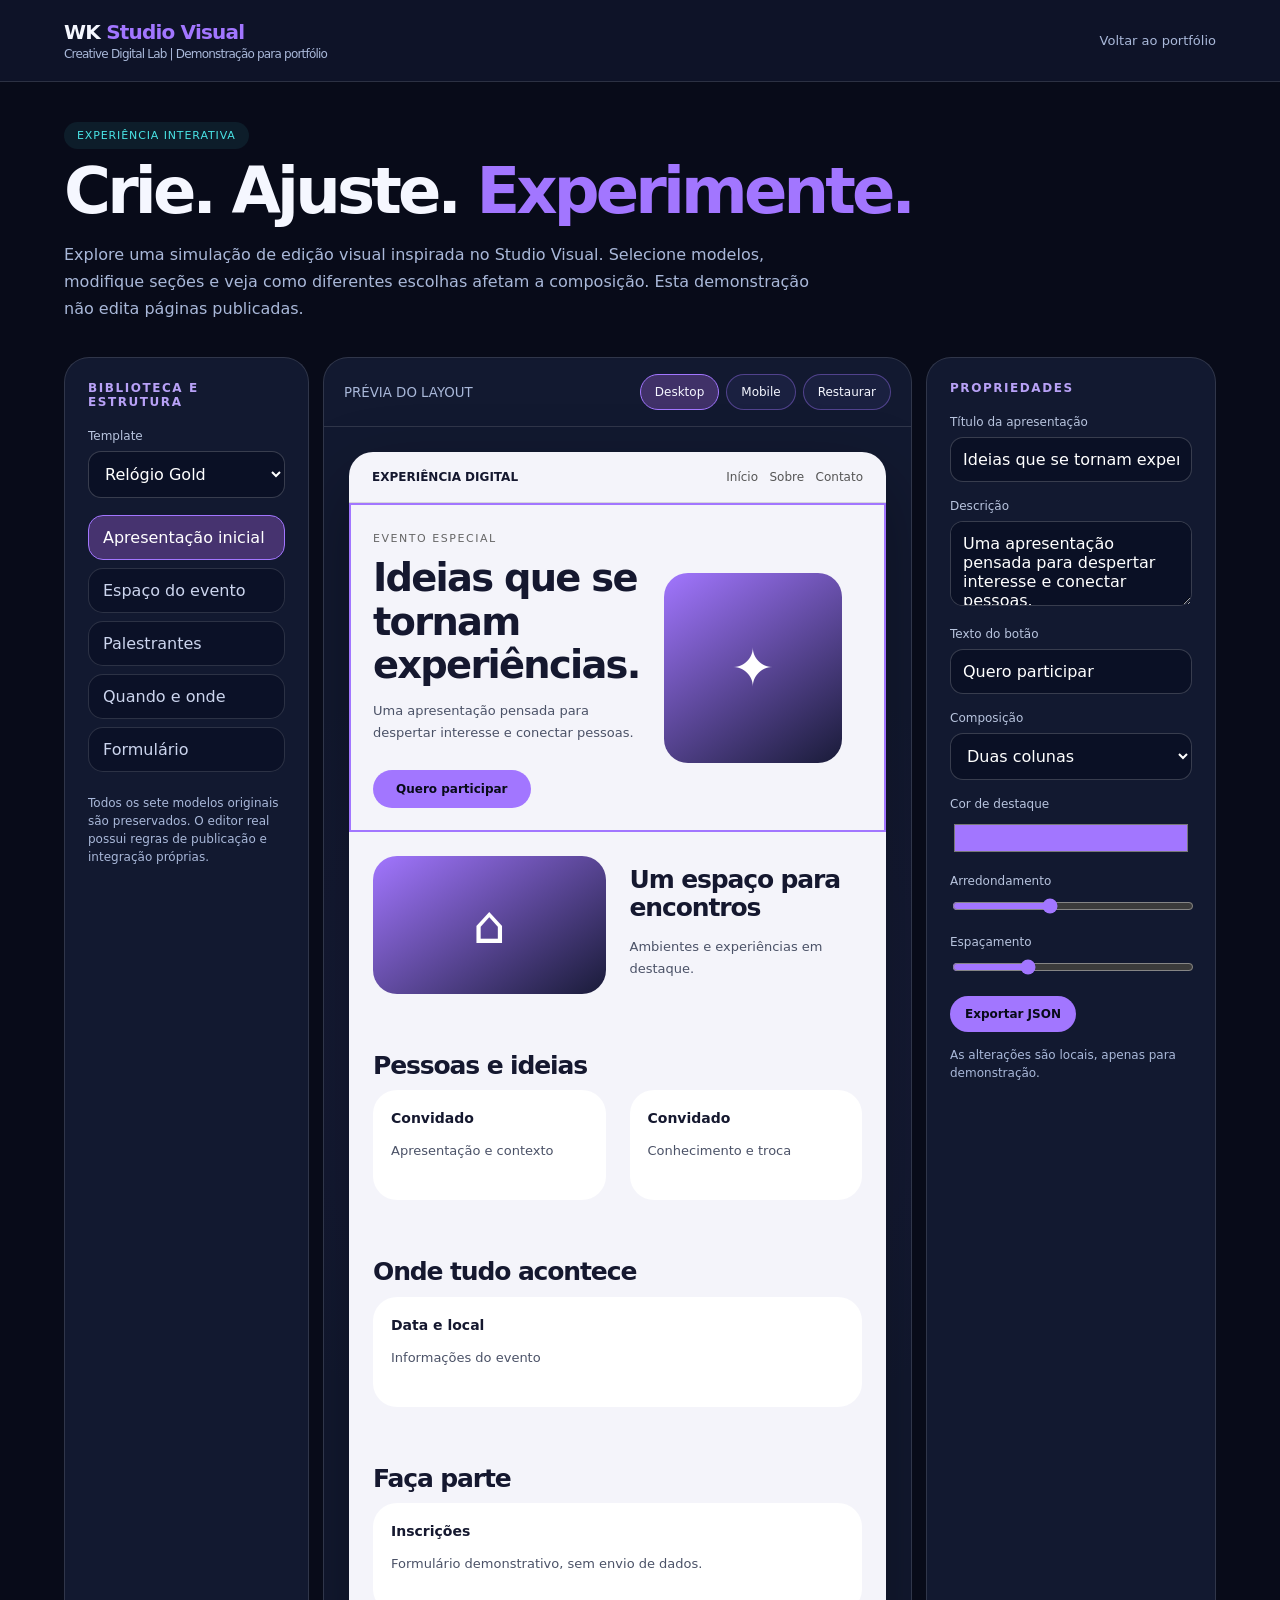
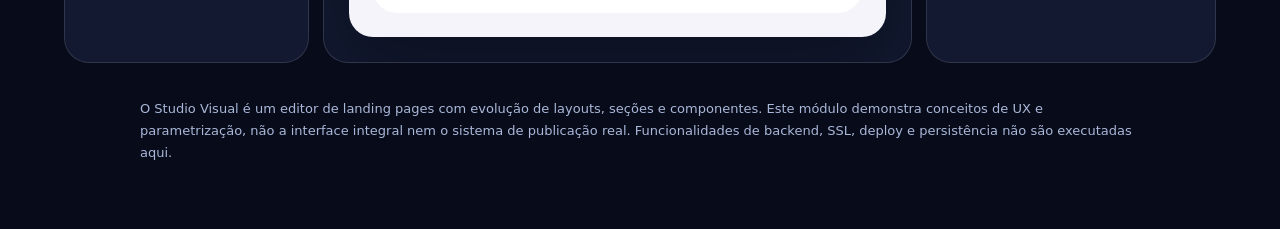
==== demos/studio-visual/index.html @ 7ba23ae2 "feat(portfolio): add interactive Studio Visual showcase preview" ====
<!doctype html>
<html lang="pt-BR"><head><meta charset="utf-8"><meta name="viewport" content="width=device-width,initial-scale=1">
<meta name="robots" content="noindex,nofollow"><title>Studio Visual | Demonstração do editor</title>
<style>
:root{font-family:Inter,system-ui,sans-serif;color:#F5F7FF;background:#080B19;font-synthesis:none}*{box-sizing:border-box}body{margin:0}button,input,select,textarea{font:inherit}button{cursor:pointer}a{color:inherit}button:focus-visible,input:focus-visible,select:focus-visible,textarea:focus-visible{outline:3px solid #49E3E5;outline-offset:2px}
header{display:flex;align-items:center;justify-content:space-between;gap:20px;padding:20px 5vw;background:#0E1328;border-bottom:1px solid #ffffff20;flex-wrap:wrap}header .brand{font-size:20px;font-weight:800;letter-spacing:-.04em}header small{display:block;color:#A9B8D9;font-size:12px;font-weight:400;margin-top:3px}header a{text-decoration:none;color:#A9B8D9;font-size:13px}main{padding:40px 5vw 65px;max-width:1700px;margin:auto}h1{font-size:clamp(34px,5vw,66px);letter-spacing:-.06em;margin:10px 0 14px;line-height:1.03}h1 em{font-style:normal;color:#A276FF}.intro{color:#A9B8D9;max-width:760px;line-height:1.7}.pill{display:inline-block;border-radius:999px;padding:7px 13px;background:#49E3E515;color:#49E3E5;font-size:11px;letter-spacing:.08em}
.workspace{display:grid;grid-template-columns:245px minmax(330px,1fr) 290px;gap:14px;margin-top:35px;align-items:stretch}.panel,.stage{background:#121930;border:1px solid #ffffff20;border-radius:25px;overflow:hidden}.panel{padding:23px}.panel h2{font-size:12px;text-transform:uppercase;letter-spacing:.13em;color:#B8A1F6;margin:0 0 20px}.field{margin-bottom:17px}.field label{display:block;color:#B8C4DE;font-size:12px;margin-bottom:8px}.field input:not([type=color]):not([type=range]),.field select,.field textarea{width:100%;border:1px solid #ffffff30;background:#0A1025;color:white;border-radius:13px;padding:12px;min-width:0}.field textarea{min-height:85px;resize:vertical}.field input[type=range]{width:100%;accent-color:#A276FF}.field input[type=color]{width:100%;height:38px;border:0;background:none}.section-btn{display:block;text-align:left;width:100%;border:1px solid #ffffff23;color:#ccd5ee;background:#0b1127;border-radius:15px;padding:12px 14px;margin-bottom:8px}.section-btn.active{background:#46336f;border-color:#A276FF;color:white}.toolrow{display:flex;gap:7px;flex-wrap:wrap}.action{border-radius:999px;border:1px solid #A276FF66;padding:10px 14px;background:#1a2040;color:#F5F7FF;font-size:12px}.action.primary{background:#A276FF;color:#080B19;font-weight:700}.action[aria-pressed=true]{background:#403168;border-color:#A276FF}
.stage-head{display:flex;justify-content:space-between;align-items:center;gap:10px;padding:16px 20px;border-bottom:1px solid #ffffff20;flex-wrap:wrap}.stage-head small{color:#A9B8D9}.viewport{padding:25px;min-height:530px;display:flex;justify-content:center;align-items:flex-start;background:radial-gradient(circle at center,#5c3a9b19,transparent 65%)}.page{--accent:#A276FF;--radius:24px;--gap:24px;width:100%;max-width:850px;background:#f4f4fa;color:#15182f;border-radius:var(--radius);min-height:490px;overflow:hidden;transition:width .3s ease, background .3s ease;box-shadow:0 30px 75px #0005}.page.mobile{width:360px;max-width:100%}.page .sitebar{padding:18px 23px;display:flex;justify-content:space-between;font-size:12px;border-bottom:1px solid #1112}.page .sitebar span{color:#555}.page .demo-section{padding:var(--gap);transition:padding .2s}.page .demo-section.selected{outline:2px solid var(--accent);outline-offset:-2px}.hero-layout{display:grid;grid-template-columns:1.1fr .9fr;gap:var(--gap);align-items:center}.page.mobile .hero-layout,.page.mobile .two{grid-template-columns:1fr}.page .centered{text-align:center;display:block}.page .centered .visual{margin:22px auto}.page .visual{min-height:190px;border-radius:var(--radius);background:linear-gradient(145deg,var(--accent),#191b38);display:grid;place-items:center;color:white;font-size:52px}.page h3{font-size:clamp(24px,3vw,42px);line-height:1.13;letter-spacing:-.045em;margin:10px 0}.page p{color:#4b5267;font-size:13px;line-height:1.75}.page .demo-btn{display:inline-block;background:var(--accent);color:#080B19;padding:12px 23px;border-radius:999px;margin-top:12px;font-weight:700;font-size:12px}.page .two{display:grid;grid-template-columns:1fr 1fr;gap:var(--gap)}.page .tile{background:white;padding:18px;border-radius:var(--radius);min-height:110px}.page .tile b{font-size:14px}.status{color:#A9B8D9;font-size:12px;line-height:1.5;margin-top:14px}.foot{max-width:1000px;margin:35px auto 0;color:#A9B8D9;font-size:13px;line-height:1.7}fieldset{border:0;margin:0;padding:0}.visually-hidden{position:absolute;width:1px;height:1px;padding:0;margin:-1px;overflow:hidden;clip:rect(0,0,0,0);white-space:nowrap;border:0}
@media(max-width:1100px){.workspace{grid-template-columns:220px 1fr}.inspector{grid-column:1/-1}.inspector .fields{display:grid;grid-template-columns:repeat(3,1fr);gap:15px}}@media(max-width:700px){.workspace{display:block}.panel,.stage{margin-bottom:15px}.inspector .fields{display:block}.viewport{padding:12px;min-height:350px}.page .hero-layout{grid-template-columns:1fr}.page{min-height:0}header{padding:18px 5vw}}
@media(prefers-reduced-motion:reduce){*{transition:none!important;scroll-behavior:auto!important}}
</style></head><body>
<header><div class="brand">WK <span style="color:#A276FF">Studio Visual</span><small>Creative Digital Lab | Demonstração para portfólio</small></div><a href="../../index.html#projetos">Voltar ao portfólio</a></header>
<main><span class="pill">EXPERIÊNCIA INTERATIVA</span><h1>Crie. Ajuste. <em>Experimente.</em></h1><p class="intro">Explore uma simulação de edição visual inspirada no Studio Visual. Selecione modelos, modifique seções e veja como diferentes escolhas afetam a composição. Esta demonstração não edita páginas publicadas.</p>
<div class="workspace"><aside class="panel"><h2>Biblioteca e estrutura</h2>
<div class="field"><label for="template">Template</label><select id="template"><option value="relogio_gold">Relógio Gold</option><option value="cafe_negocios">Café & Negócios</option><option value="clean_white">Clean White</option><option value="asmego">Asmego</option><option value="apple">Apple</option><option value="club_experience">Club Experience</option><option value="template_teste01">Template Teste 01</option></select></div>
<fieldset><legend class="visually-hidden">Selecionar seção para edição</legend><button class="section-btn active" data-section="hero" type="button">Apresentação inicial</button><button class="section-btn" data-section="espaco" type="button">Espaço do evento</button><button class="section-btn" data-section="palestrantes" type="button">Palestrantes</button><button class="section-btn" data-section="quando" type="button">Quando e onde</button><button class="section-btn" data-section="formulario" type="button">Formulário</button></fieldset>
<p class="status">Todos os sete modelos originais são preservados. O editor real possui regras de publicação e integração próprias.</p></aside>
<section class="stage"><div class="stage-head"><small>PRÉVIA DO LAYOUT</small><div class="toolrow"><button class="action" id="desktop" aria-pressed="true">Desktop</button><button class="action" id="mobile" aria-pressed="false">Mobile</button><button class="action" id="reset">Restaurar</button></div></div>
<div class="viewport"><div class="page" id="page"><div class="sitebar"><strong>EXPERIÊNCIA DIGITAL</strong><span>Início &nbsp; Sobre &nbsp; Contato</span></div>
<div class="demo-section selected" data-preview="hero"><div class="hero-layout" id="hero-layout"><div><span style="font-size:11px;letter-spacing:.14em;color:#666">EVENTO ESPECIAL</span><h3 id="hero-title">Ideias que se tornam experiências.</h3><p id="hero-description">Uma apresentação pensada para despertar interesse e conectar pessoas.</p><span class="demo-btn" id="hero-button">Quero participar</span></div><div class="visual">✦</div></div></div>
<div class="demo-section" data-preview="espaco"><div class="two"><div class="visual" style="min-height:120px">⌂</div><div><h3 style="font-size:25px">Um espaço para encontros</h3><p>Ambientes e experiências em destaque.</p></div></div></div>
<div class="demo-section" data-preview="palestrantes"><h3 style="font-size:25px">Pessoas e ideias</h3><div class="two"><div class="tile"><b>Convidado</b><p>Apresentação e contexto</p></div><div class="tile"><b>Convidado</b><p>Conhecimento e troca</p></div></div></div>
<div class="demo-section" data-preview="quando"><h3 style="font-size:25px">Onde tudo acontece</h3><div class="tile"><b>Data e local</b><p>Informações do evento</p></div></div>
<div class="demo-section" data-preview="formulario"><h3 style="font-size:25px">Faça parte</h3><div class="tile"><b>Inscrições</b><p>Formulário demonstrativo, sem envio de dados.</p></div></div></div></div>
</section>
<aside class="panel inspector"><h2>Propriedades</h2><div class="fields">
<div class="field"><label for="title">Título da apresentação</label><input id="title" value="Ideias que se tornam experiências."></div>
<div class="field"><label for="description">Descrição</label><textarea id="description">Uma apresentação pensada para despertar interesse e conectar pessoas.</textarea></div>
<div class="field"><label for="buttontext">Texto do botão</label><input id="buttontext" value="Quero participar"></div>
<div class="field"><label for="layout">Composição</label><select id="layout"><option value="split">Duas colunas</option><option value="centered">Centralizada</option></select></div>
<div class="field"><label for="accent">Cor de destaque</label><input id="accent" type="color" value="#a276ff"></div>
<div class="field"><label for="radius">Arredondamento</label><input id="radius" type="range" min="8" max="48" value="24"></div>
<div class="field"><label for="spacing">Espaçamento</label><input id="spacing" type="range" min="12" max="52" value="24"></div>
</div><div class="toolrow"><button class="action primary" id="export">Exportar JSON</button></div><p class="status" id="message" role="status">As alterações são locais, apenas para demonstração.</p></aside></div>
<p class="foot">O Studio Visual é um editor de landing pages com evolução de layouts, seções e componentes. Este módulo demonstra conceitos de UX e parametrização, não a interface integral nem o sistema de publicação real. Funcionalidades de backend, SSL, deploy e persistência não são executadas aqui.</p></main>
<script>
(function(){
'use strict';
var data={title:'Ideias que se tornam experiências.',description:'Uma apresentação pensada para despertar interesse e conectar pessoas.',buttontext:'Quero participar',layout:'split',accent:'#a276ff',radius:'24',spacing:'24'};
var themes={relogio_gold:'#b89454',cafe_negocios:'#8f6248',clean_white:'#6f78ac',asmego:'#3c9f9b',apple:'#222b44',club_experience:'#a276ff',template_teste01:'#d16c99'};
var el=function(id){return document.getElementById(id)};var message=el('message');var selected='hero';
function apply(){el('hero-title').textContent=data.title;el('hero-description').textContent=data.description;el('hero-button').textContent=data.buttontext;el('hero-layout').classList.toggle('centered',data.layout==='centered');el('page').style.setProperty('--accent',data.accent);el('page').style.setProperty('--radius',data.radius+'px');el('page').style.setProperty('--gap',data.spacing+'px');Object.keys(data).forEach(function(k){if(el(k)&&el(k).value!==data[k])el(k).value=data[k]});}
Object.keys(data).forEach(function(k){el(k).addEventListener('input',function(){data[k]=this.value;apply();message.textContent='Prévia atualizada';})});
el('template').addEventListener('change',function(){data.accent=themes[this.value];apply();message.textContent='Template selecionado: '+this.options[this.selectedIndex].text});
document.querySelectorAll('.section-btn').forEach(function(b){b.addEventListener('click',function(){selected=b.dataset.section;document.querySelectorAll('.section-btn').forEach(function(x){x.classList.toggle('active',x===b)});document.querySelectorAll('[data-preview]').forEach(function(x){x.classList.toggle('selected',x.dataset.preview===selected)});document.querySelector('[data-preview="'+selected+'"]').scrollIntoView({behavior:'smooth',block:'nearest'});message.textContent='Seção selecionada: '+b.textContent})});
['desktop','mobile'].forEach(function(mode){el(mode).addEventListener('click',function(){el('page').classList.toggle('mobile',mode==='mobile');el('desktop').setAttribute('aria-pressed',String(mode==='desktop'));el('mobile').setAttribute('aria-pressed',String(mode==='mobile'));})});
el('reset').addEventListener('click',function(){data={title:'Ideias que se tornam experiências.',description:'Uma apresentação pensada para despertar interesse e conectar pessoas.',buttontext:'Quero participar',layout:'split',accent:'#a276ff',radius:'24',spacing:'24'};el('template').value='club_experience';apply();message.textContent='Configuração demonstrativa restaurada'});
el('export').addEventListener('click',function(){var blob=new Blob([JSON.stringify({template:el('template').value,section:selected,properties:data,demonstration:true},null,2)],{type:'application/json'});var a=document.createElement('a');a.href=URL.createObjectURL(blob);a.download='studio-visual-demo.json';a.click();setTimeout(function(){URL.revokeObjectURL(a.href)},1000);message.textContent='Configuração de demonstração exportada'});
apply();
})();
</script></body></html>
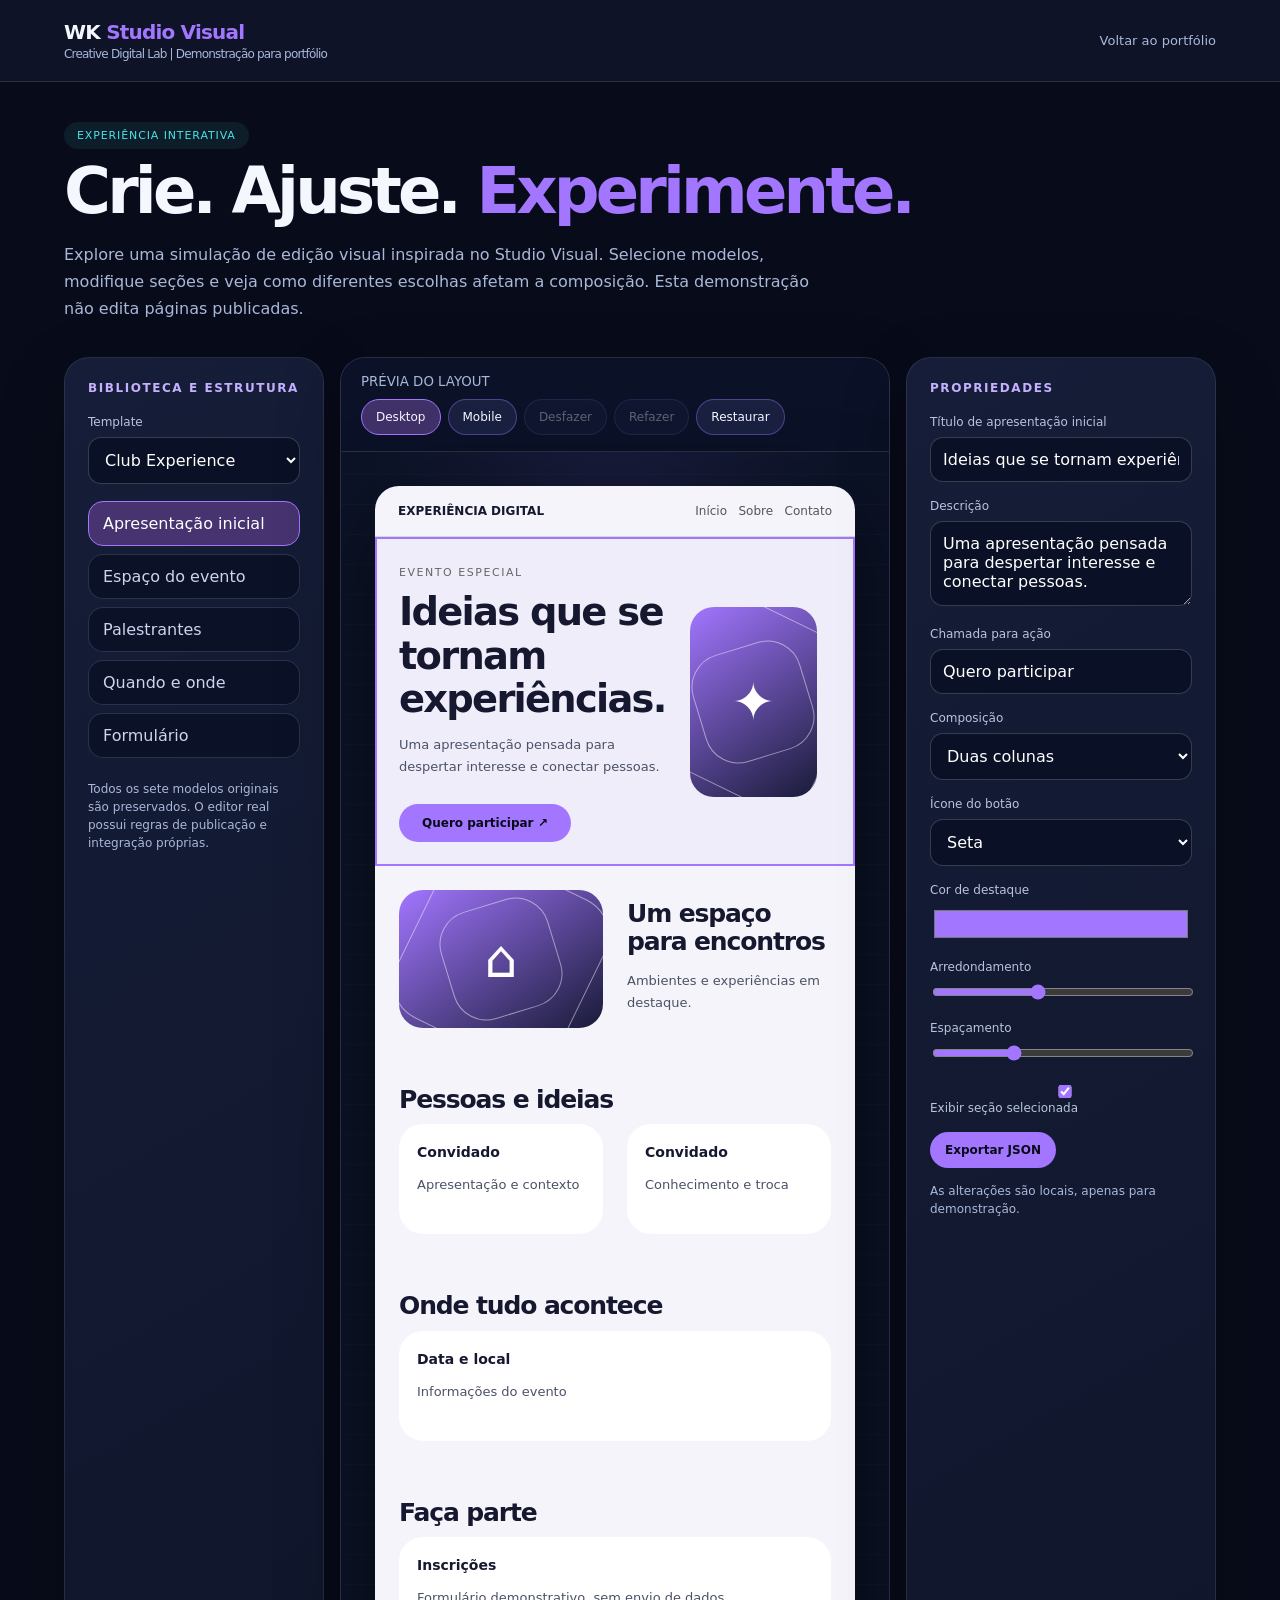
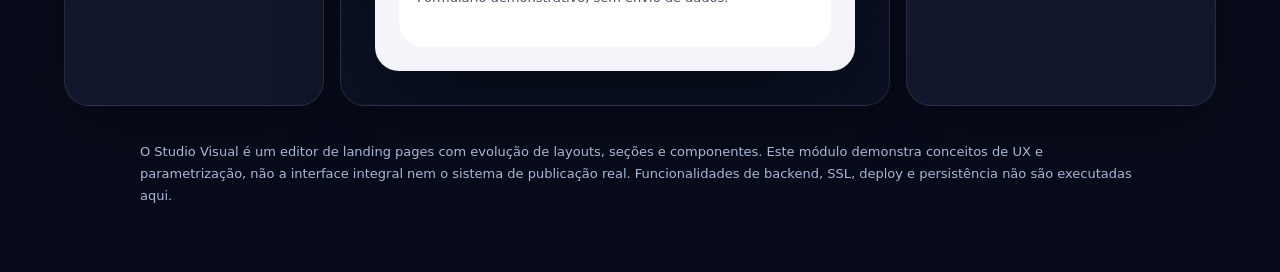
==== commit 1ac7a0c7: "feat(studio): enrich interactive showcase with section editing history and preview controls" ====
--- a/demos/studio-visual/index.html
+++ b/demos/studio-visual/index.html
@@ -8,6 +8,7 @@
 .stage-head{display:flex;justify-content:space-between;align-items:center;gap:10px;padding:16px 20px;border-bottom:1px solid #ffffff20;flex-wrap:wrap}.stage-head small{color:#A9B8D9}.viewport{padding:25px;min-height:530px;display:flex;justify-content:center;align-items:flex-start;background:radial-gradient(circle at center,#5c3a9b19,transparent 65%)}.page{--accent:#A276FF;--radius:24px;--gap:24px;width:100%;max-width:850px;background:#f4f4fa;color:#15182f;border-radius:var(--radius);min-height:490px;overflow:hidden;transition:width .3s ease, background .3s ease;box-shadow:0 30px 75px #0005}.page.mobile{width:360px;max-width:100%}.page .sitebar{padding:18px 23px;display:flex;justify-content:space-between;font-size:12px;border-bottom:1px solid #1112}.page .sitebar span{color:#555}.page .demo-section{padding:var(--gap);transition:padding .2s}.page .demo-section.selected{outline:2px solid var(--accent);outline-offset:-2px}.hero-layout{display:grid;grid-template-columns:1.1fr .9fr;gap:var(--gap);align-items:center}.page.mobile .hero-layout,.page.mobile .two{grid-template-columns:1fr}.page .centered{text-align:center;display:block}.page .centered .visual{margin:22px auto}.page .visual{min-height:190px;border-radius:var(--radius);background:linear-gradient(145deg,var(--accent),#191b38);display:grid;place-items:center;color:white;font-size:52px}.page h3{font-size:clamp(24px,3vw,42px);line-height:1.13;letter-spacing:-.045em;margin:10px 0}.page p{color:#4b5267;font-size:13px;line-height:1.75}.page .demo-btn{display:inline-block;background:var(--accent);color:#080B19;padding:12px 23px;border-radius:999px;margin-top:12px;font-weight:700;font-size:12px}.page .two{display:grid;grid-template-columns:1fr 1fr;gap:var(--gap)}.page .tile{background:white;padding:18px;border-radius:var(--radius);min-height:110px}.page .tile b{font-size:14px}.status{color:#A9B8D9;font-size:12px;line-height:1.5;margin-top:14px}.foot{max-width:1000px;margin:35px auto 0;color:#A9B8D9;font-size:13px;line-height:1.7}fieldset{border:0;margin:0;padding:0}.visually-hidden{position:absolute;width:1px;height:1px;padding:0;margin:-1px;overflow:hidden;clip:rect(0,0,0,0);white-space:nowrap;border:0}
 @media(max-width:1100px){.workspace{grid-template-columns:220px 1fr}.inspector{grid-column:1/-1}.inspector .fields{display:grid;grid-template-columns:repeat(3,1fr);gap:15px}}@media(max-width:700px){.workspace{display:block}.panel,.stage{margin-bottom:15px}.inspector .fields{display:block}.viewport{padding:12px;min-height:350px}.page .hero-layout{grid-template-columns:1fr}.page{min-height:0}header{padding:18px 5vw}}
 @media(prefers-reduced-motion:reduce){*{transition:none!important;scroll-behavior:auto!important}}
+.workspace{grid-template-columns:260px minmax(330px,1fr) 310px;gap:16px}.panel,.stage{background:linear-gradient(150deg,#151d38,#10162b);border-color:#ffffff18;box-shadow:0 22px 70px #0003}.panel h2{color:#C5B0FF}.stage-head{background:#0b1126}.viewport{background:radial-gradient(ellipse at 50% 20%,#8c69ff1d,transparent 65%),repeating-linear-gradient(0deg,#ffffff05 0 1px,transparent 1px 30px),#0c1327;padding:34px}.page{box-shadow:0 28px 90px #0008}.page .demo-section{transition:background .3s ease,opacity .3s ease}.page .demo-section.selected{outline:2px solid var(--accent);background:color-mix(in srgb,var(--accent) 6%,transparent)}.page .demo-section.hidden-demo{display:none}.section-btn{transition:transform .2s,border-color .2s}.section-btn:hover{transform:translateX(3px);border-color:#A276FF77}.action:hover{background:#47346f}.page .visual{position:relative;overflow:hidden;isolation:isolate}.page .visual:before{content:'';width:180px;height:180px;border:1px solid #ffffff77;transform:rotate(26deg);border-radius:40px;position:absolute}.page .visual:after{content:'';width:110px;height:110px;border:1px solid #ffffff77;transform:rotate(-17deg);border-radius:34px;position:absolute}.page .demo-btn{transition:transform .2s}.page .demo-btn:hover{transform:translateY(-2px)}.action:disabled{opacity:.35;cursor:not-allowed}.field input[type=checkbox]{accent-color:#A276FF;margin-right:8px}.inspector .fields{display:block}@media(max-width:1100px){.workspace{grid-template-columns:220px minmax(0,1fr)}.inspector .fields{display:grid;grid-template-columns:repeat(3,minmax(0,1fr))}}@media(max-width:700px){.inspector .fields{display:block}.workspace{display:block}}
 </style></head><body>
 <header><div class="brand">WK <span style="color:#A276FF">Studio Visual</span><small>Creative Digital Lab | Demonstração para portfólio</small></div><a href="../../index.html#projetos">Voltar ao portfólio</a></header>
 <main><span class="pill">EXPERIÊNCIA INTERATIVA</span><h1>Crie. Ajuste. <em>Experimente.</em></h1><p class="intro">Explore uma simulação de edição visual inspirada no Studio Visual. Selecione modelos, modifique seções e veja como diferentes escolhas afetam a composição. Esta demonstração não edita páginas publicadas.</p>
@@ -15,37 +16,76 @@
 <div class="field"><label for="template">Template</label><select id="template"><option value="relogio_gold">Relógio Gold</option><option value="cafe_negocios">Café & Negócios</option><option value="clean_white">Clean White</option><option value="asmego">Asmego</option><option value="apple">Apple</option><option value="club_experience">Club Experience</option><option value="template_teste01">Template Teste 01</option></select></div>
 <fieldset><legend class="visually-hidden">Selecionar seção para edição</legend><button class="section-btn active" data-section="hero" type="button">Apresentação inicial</button><button class="section-btn" data-section="espaco" type="button">Espaço do evento</button><button class="section-btn" data-section="palestrantes" type="button">Palestrantes</button><button class="section-btn" data-section="quando" type="button">Quando e onde</button><button class="section-btn" data-section="formulario" type="button">Formulário</button></fieldset>
 <p class="status">Todos os sete modelos originais são preservados. O editor real possui regras de publicação e integração próprias.</p></aside>
-<section class="stage"><div class="stage-head"><small>PRÉVIA DO LAYOUT</small><div class="toolrow"><button class="action" id="desktop" aria-pressed="true">Desktop</button><button class="action" id="mobile" aria-pressed="false">Mobile</button><button class="action" id="reset">Restaurar</button></div></div>
+<section class="stage"><div class="stage-head"><small>PRÉVIA DO LAYOUT</small><div class="toolrow"><button class="action" id="desktop" aria-pressed="true">Desktop</button><button class="action" id="mobile" aria-pressed="false">Mobile</button><button class="action" id="undo" title="Desfazer alteração">Desfazer</button><button class="action" id="redo" title="Refazer alteração">Refazer</button><button class="action" id="reset">Restaurar</button></div></div>
 <div class="viewport"><div class="page" id="page"><div class="sitebar"><strong>EXPERIÊNCIA DIGITAL</strong><span>Início &nbsp; Sobre &nbsp; Contato</span></div>
 <div class="demo-section selected" data-preview="hero"><div class="hero-layout" id="hero-layout"><div><span style="font-size:11px;letter-spacing:.14em;color:#666">EVENTO ESPECIAL</span><h3 id="hero-title">Ideias que se tornam experiências.</h3><p id="hero-description">Uma apresentação pensada para despertar interesse e conectar pessoas.</p><span class="demo-btn" id="hero-button">Quero participar</span></div><div class="visual">✦</div></div></div>
-<div class="demo-section" data-preview="espaco"><div class="two"><div class="visual" style="min-height:120px">⌂</div><div><h3 style="font-size:25px">Um espaço para encontros</h3><p>Ambientes e experiências em destaque.</p></div></div></div>
-<div class="demo-section" data-preview="palestrantes"><h3 style="font-size:25px">Pessoas e ideias</h3><div class="two"><div class="tile"><b>Convidado</b><p>Apresentação e contexto</p></div><div class="tile"><b>Convidado</b><p>Conhecimento e troca</p></div></div></div>
-<div class="demo-section" data-preview="quando"><h3 style="font-size:25px">Onde tudo acontece</h3><div class="tile"><b>Data e local</b><p>Informações do evento</p></div></div>
-<div class="demo-section" data-preview="formulario"><h3 style="font-size:25px">Faça parte</h3><div class="tile"><b>Inscrições</b><p>Formulário demonstrativo, sem envio de dados.</p></div></div></div></div>
+<div class="demo-section" data-preview="espaco"><div class="two"><div class="visual" style="min-height:120px">⌂</div><div><h3 id="espaco-title" style="font-size:25px">Um espaço para encontros</h3><p id="espaco-description">Ambientes e experiências em destaque.</p></div></div></div>
+<div class="demo-section" data-preview="palestrantes"><h3 id="palestrantes-title" style="font-size:25px">Pessoas e ideias</h3><div class="two"><div class="tile"><b>Convidado</b><p>Apresentação e contexto</p></div><div class="tile"><b>Convidado</b><p>Conhecimento e troca</p></div></div></div>
+<div class="demo-section" data-preview="quando"><h3 id="quando-title" style="font-size:25px">Onde tudo acontece</h3><div class="tile"><b>Data e local</b><p>Informações do evento</p></div></div>
+<div class="demo-section" data-preview="formulario"><h3 id="formulario-title" style="font-size:25px">Faça parte</h3><div class="tile"><b>Inscrições</b><p>Formulário demonstrativo, sem envio de dados.</p></div></div></div></div>
 </section>
 <aside class="panel inspector"><h2>Propriedades</h2><div class="fields">
-<div class="field"><label for="title">Título da apresentação</label><input id="title" value="Ideias que se tornam experiências."></div>
-<div class="field"><label for="description">Descrição</label><textarea id="description">Uma apresentação pensada para despertar interesse e conectar pessoas.</textarea></div>
-<div class="field"><label for="buttontext">Texto do botão</label><input id="buttontext" value="Quero participar"></div>
+<div class="field"><label for="title" id="title-label">Título da seção</label><input id="title" value="Ideias que se tornam experiências."></div>
+<div class="field"><label for="description" id="description-label">Descrição</label><textarea id="description">Uma apresentação pensada para despertar interesse e conectar pessoas.</textarea></div>
+<div class="field"><label for="buttontext" id="button-label">Texto do botão</label><input id="buttontext" value="Quero participar"></div>
 <div class="field"><label for="layout">Composição</label><select id="layout"><option value="split">Duas colunas</option><option value="centered">Centralizada</option></select></div>
+<div class="field"><label for="buttonicon">Ícone do botão</label><select id="buttonicon"><option value="arrow">Seta</option><option value="sparkle">Estrela</option><option value="none">Sem ícone</option></select></div>
 <div class="field"><label for="accent">Cor de destaque</label><input id="accent" type="color" value="#a276ff"></div>
 <div class="field"><label for="radius">Arredondamento</label><input id="radius" type="range" min="8" max="48" value="24"></div>
 <div class="field"><label for="spacing">Espaçamento</label><input id="spacing" type="range" min="12" max="52" value="24"></div>
-</div><div class="toolrow"><button class="action primary" id="export">Exportar JSON</button></div><p class="status" id="message" role="status">As alterações são locais, apenas para demonstração.</p></aside></div>
+</div><div class="field"><label for="visible"><input type="checkbox" id="visible" checked> Exibir seção selecionada</label></div><div class="toolrow"><button class="action primary" id="export">Exportar JSON</button></div><p class="status" id="message" role="status">As alterações são locais, apenas para demonstração.</p></aside></div>
 <p class="foot">O Studio Visual é um editor de landing pages com evolução de layouts, seções e componentes. Este módulo demonstra conceitos de UX e parametrização, não a interface integral nem o sistema de publicação real. Funcionalidades de backend, SSL, deploy e persistência não são executadas aqui.</p></main>
 <script>
 (function(){
 'use strict';
-var data={title:'Ideias que se tornam experiências.',description:'Uma apresentação pensada para despertar interesse e conectar pessoas.',buttontext:'Quero participar',layout:'split',accent:'#a276ff',radius:'24',spacing:'24'};
-var themes={relogio_gold:'#b89454',cafe_negocios:'#8f6248',clean_white:'#6f78ac',asmego:'#3c9f9b',apple:'#222b44',club_experience:'#a276ff',template_teste01:'#d16c99'};
-var el=function(id){return document.getElementById(id)};var message=el('message');var selected='hero';
-function apply(){el('hero-title').textContent=data.title;el('hero-description').textContent=data.description;el('hero-button').textContent=data.buttontext;el('hero-layout').classList.toggle('centered',data.layout==='centered');el('page').style.setProperty('--accent',data.accent);el('page').style.setProperty('--radius',data.radius+'px');el('page').style.setProperty('--gap',data.spacing+'px');Object.keys(data).forEach(function(k){if(el(k)&&el(k).value!==data[k])el(k).value=data[k]});}
-Object.keys(data).forEach(function(k){el(k).addEventListener('input',function(){data[k]=this.value;apply();message.textContent='Prévia atualizada';})});
-el('template').addEventListener('change',function(){data.accent=themes[this.value];apply();message.textContent='Template selecionado: '+this.options[this.selectedIndex].text});
-document.querySelectorAll('.section-btn').forEach(function(b){b.addEventListener('click',function(){selected=b.dataset.section;document.querySelectorAll('.section-btn').forEach(function(x){x.classList.toggle('active',x===b)});document.querySelectorAll('[data-preview]').forEach(function(x){x.classList.toggle('selected',x.dataset.preview===selected)});document.querySelector('[data-preview="'+selected+'"]').scrollIntoView({behavior:'smooth',block:'nearest'});message.textContent='Seção selecionada: '+b.textContent})});
-['desktop','mobile'].forEach(function(mode){el(mode).addEventListener('click',function(){el('page').classList.toggle('mobile',mode==='mobile');el('desktop').setAttribute('aria-pressed',String(mode==='desktop'));el('mobile').setAttribute('aria-pressed',String(mode==='mobile'));})});
-el('reset').addEventListener('click',function(){data={title:'Ideias que se tornam experiências.',description:'Uma apresentação pensada para despertar interesse e conectar pessoas.',buttontext:'Quero participar',layout:'split',accent:'#a276ff',radius:'24',spacing:'24'};el('template').value='club_experience';apply();message.textContent='Configuração demonstrativa restaurada'});
-el('export').addEventListener('click',function(){var blob=new Blob([JSON.stringify({template:el('template').value,section:selected,properties:data,demonstration:true},null,2)],{type:'application/json'});var a=document.createElement('a');a.href=URL.createObjectURL(blob);a.download='studio-visual-demo.json';a.click();setTimeout(function(){URL.revokeObjectURL(a.href)},1000);message.textContent='Configuração de demonstração exportada'});
-apply();
+const $=id=>document.getElementById(id);
+const themes={relogio_gold:'#b89454',cafe_negocios:'#8f6248',clean_white:'#6f78ac',asmego:'#3c9f9b',apple:'#222b44',club_experience:'#a276ff',template_teste01:'#d16c99'};
+const defaults={
+hero:{title:'Ideias que se tornam experiências.',description:'Uma apresentação pensada para despertar interesse e conectar pessoas.',buttontext:'Quero participar',visible:true},
+espaco:{title:'Um espaço para encontros',description:'Ambientes e experiências em destaque.',buttontext:'Conhecer espaço',visible:true},
+palestrantes:{title:'Pessoas e ideias',description:'Conheça quem participa desta experiência.',buttontext:'Ver convidados',visible:true},
+quando:{title:'Onde tudo acontece',description:'Data e local do encontro.',buttontext:'Ver informações',visible:true},
+formulario:{title:'Faça parte',description:'Inscrições para esta experiência.',buttontext:'Inscrever',visible:true}};
+const clone=x=>JSON.parse(JSON.stringify(x));
+const initial=()=>({sections:clone(defaults),template:'club_experience',layout:'split',accent:'#a276ff',radius:'24',spacing:'24',buttonicon:'arrow',mode:'desktop',selected:'hero'});
+let state=initial(),history=[],future=[];
+const message=$('message'),fields=['title','description','buttontext'],general=['layout','accent','radius','spacing','buttonicon'];
+function report(t){message.textContent=t}
+function snapshot(){history.push(clone(state));if(history.length>80)history.shift();future=[]}
+function display(){
+ const section=state.sections[state.selected];
+ fields.forEach(k=>{$(k).value=section[k]});
+ general.forEach(k=>{$(k).value=state[k]});
+ $('visible').checked=section.visible;
+ $('template').value=state.template;
+ const names={hero:'Apresentação inicial',espaco:'Espaço do evento',palestrantes:'Palestrantes',quando:'Quando e onde',formulario:'Formulário'};
+ $('title-label').textContent='Título de '+names[state.selected].toLowerCase();
+ $('button-label').textContent='Chamada para ação';
+ document.querySelectorAll('.section-btn').forEach(b=>{b.classList.toggle('active',b.dataset.section===state.selected);b.setAttribute('aria-pressed',String(b.dataset.section===state.selected))});
+ const page=$('page');page.classList.toggle('mobile',state.mode==='mobile');page.style.setProperty('--accent',state.accent);page.style.setProperty('--radius',state.radius+'px');page.style.setProperty('--gap',state.spacing+'px');
+ ['desktop','mobile'].forEach(mode=>$(mode).setAttribute('aria-pressed',String(state.mode===mode)));
+ $('hero-layout').classList.toggle('centered',state.layout==='centered');
+ $('hero-title').textContent=state.sections.hero.title;
+ $('hero-description').textContent=state.sections.hero.description;
+ $('hero-button').textContent=state.sections.hero.buttontext+(state.buttonicon==='arrow'?' ↗':state.buttonicon==='sparkle'?' ✦':'');
+ ['espaco','palestrantes','quando','formulario'].forEach(id=>$(id+'-title').textContent=state.sections[id].title);
+ $('espaco-description').textContent=state.sections.espaco.description;
+ document.querySelectorAll('[data-preview]').forEach(e=>{
+ const key=e.dataset.preview;e.classList.toggle('selected',key===state.selected);e.classList.toggle('hidden-demo',!state.sections[key].visible)
+ });
+ $('undo').disabled=history.length===0;$('redo').disabled=future.length===0;
+}
+function mutate(fn,note){snapshot();fn();display();report(note)}
+fields.forEach(k=>{$(k).addEventListener('input',function(){mutate(()=>state.sections[state.selected][k]=this.value,'Conteúdo atualizado na seção selecionada')})});
+general.forEach(k=>$(k).addEventListener('input',function(){mutate(()=>{state[k]=this.value;if(k==='accent')state.template='club_experience'},'Prévia atualizada')}));
+$('visible').addEventListener('change',function(){mutate(()=>state.sections[state.selected].visible=this.checked,this.checked?'Seção reativada':'Seção ocultada na prévia')});
+$('template').addEventListener('change',function(){mutate(()=>{state.template=this.value;state.accent=themes[this.value]},'Estilo do template atualizado')});
+document.querySelectorAll('.section-btn').forEach(b=>b.addEventListener('click',()=>{state.selected=b.dataset.section;display();const target=document.querySelector('[data-preview="'+state.selected+'"]');if(target&&!target.classList.contains('hidden-demo'))target.scrollIntoView({behavior:'smooth',block:'nearest'});report('Editando '+b.textContent)}));
+['desktop','mobile'].forEach(mode=>$(mode).addEventListener('click',()=>{state.mode=mode;display();report('Visualização '+mode)}));
+$('undo').addEventListener('click',()=>{if(!history.length)return;future.push(clone(state));state=history.pop();display();report('Alteração desfeita')});
+$('redo').addEventListener('click',()=>{if(!future.length)return;history.push(clone(state));state=future.pop();display();report('Alteração refeita')});
+$('reset').addEventListener('click',()=>mutate(()=>state=initial(),'Demonstração restaurada'));
+$('export').addEventListener('click',()=>{const blob=new Blob([JSON.stringify({...clone(state),demonstration:true},null,2)],{type:'application/json'});const a=document.createElement('a');a.href=URL.createObjectURL(blob);a.download='studio-visual-demo.json';a.click();setTimeout(()=>URL.revokeObjectURL(a.href),1000);report('Configuração demonstrativa exportada')});
+display();
 })();
 </script></body></html>
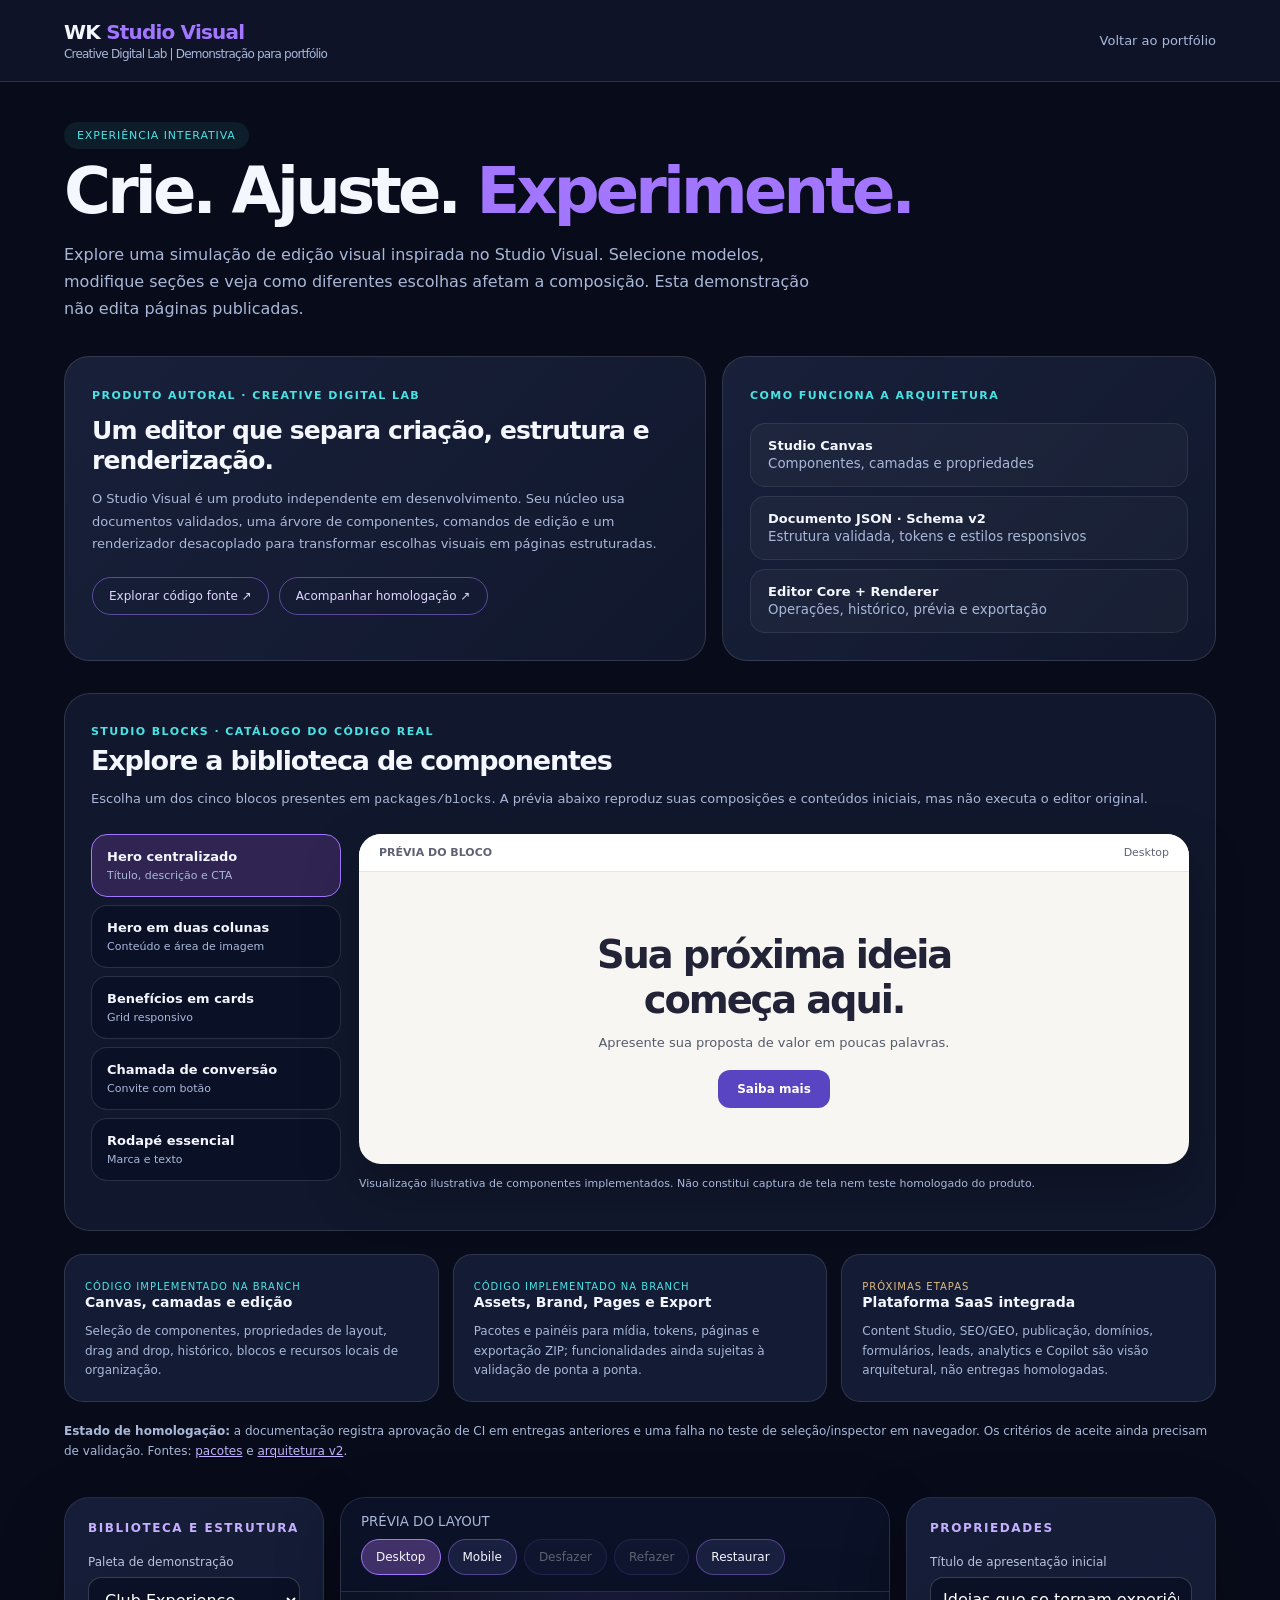
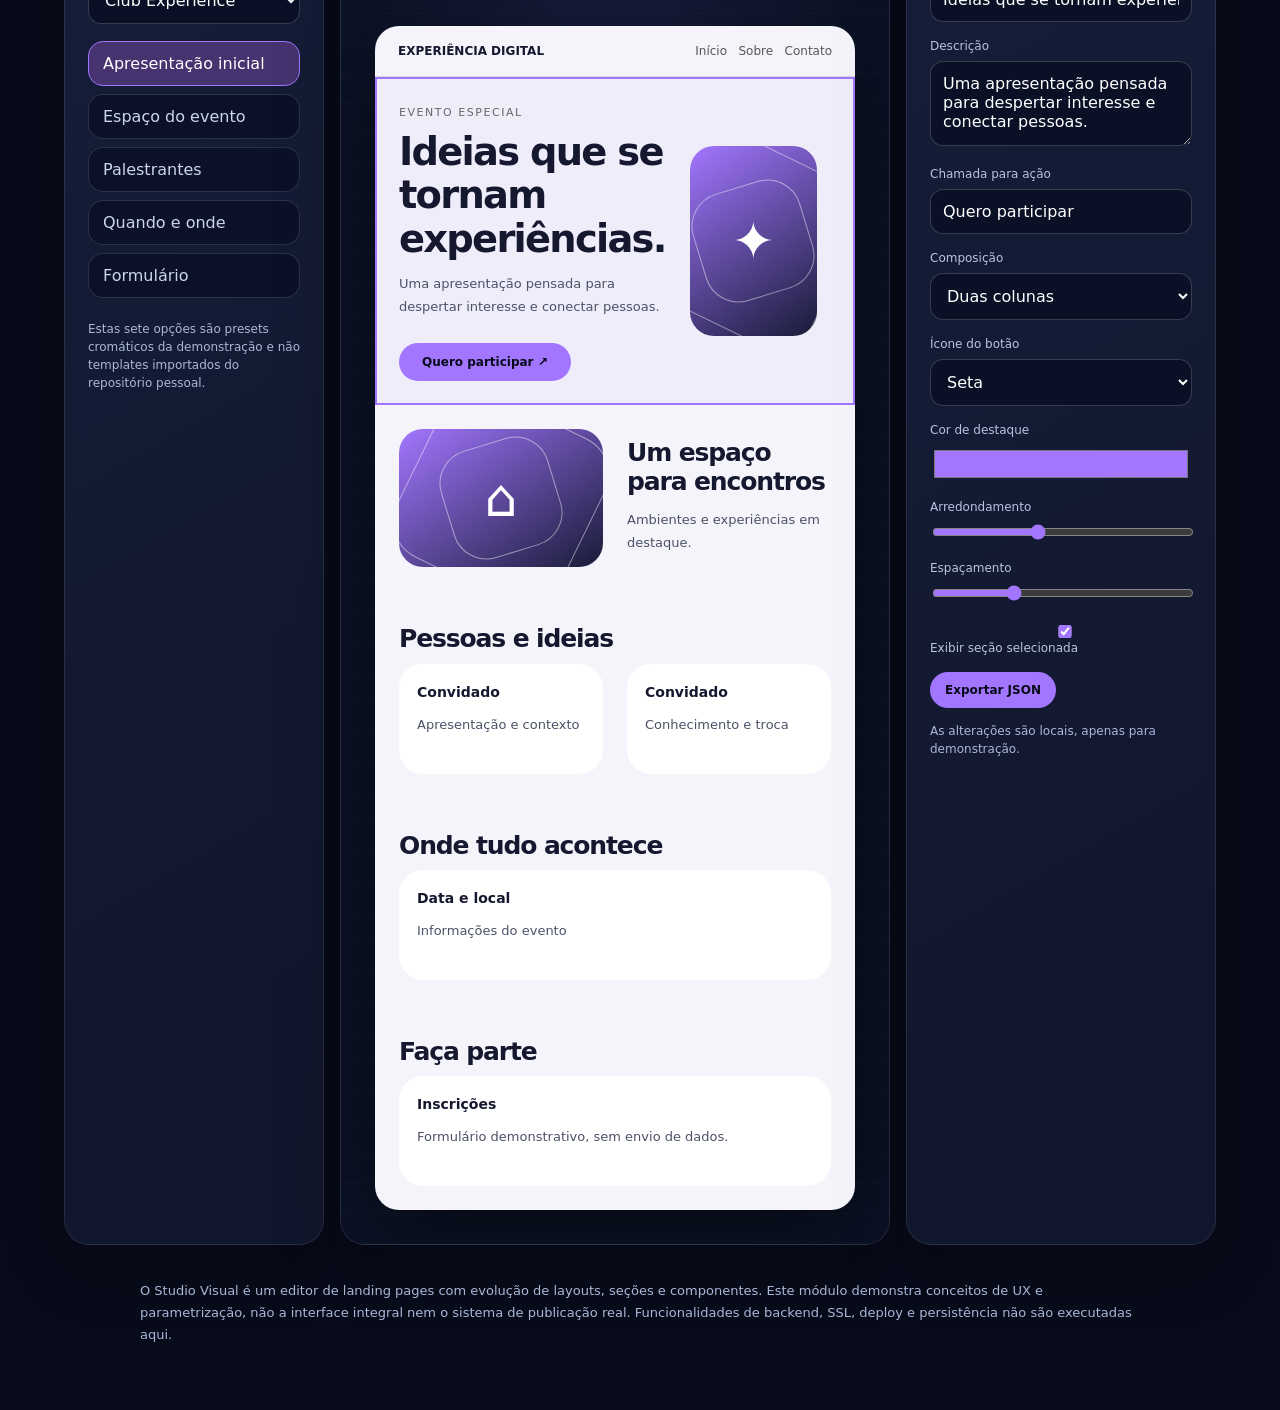
==== commit e39aede9: "feat(portfolio): ground Studio Visual case study in product docs and actual block catalog" ====
--- a/demos/studio-visual/index.html
+++ b/demos/studio-visual/index.html
@@ -9,13 +9,37 @@
 @media(max-width:1100px){.workspace{grid-template-columns:220px 1fr}.inspector{grid-column:1/-1}.inspector .fields{display:grid;grid-template-columns:repeat(3,1fr);gap:15px}}@media(max-width:700px){.workspace{display:block}.panel,.stage{margin-bottom:15px}.inspector .fields{display:block}.viewport{padding:12px;min-height:350px}.page .hero-layout{grid-template-columns:1fr}.page{min-height:0}header{padding:18px 5vw}}
 @media(prefers-reduced-motion:reduce){*{transition:none!important;scroll-behavior:auto!important}}
 .workspace{grid-template-columns:260px minmax(330px,1fr) 310px;gap:16px}.panel,.stage{background:linear-gradient(150deg,#151d38,#10162b);border-color:#ffffff18;box-shadow:0 22px 70px #0003}.panel h2{color:#C5B0FF}.stage-head{background:#0b1126}.viewport{background:radial-gradient(ellipse at 50% 20%,#8c69ff1d,transparent 65%),repeating-linear-gradient(0deg,#ffffff05 0 1px,transparent 1px 30px),#0c1327;padding:34px}.page{box-shadow:0 28px 90px #0008}.page .demo-section{transition:background .3s ease,opacity .3s ease}.page .demo-section.selected{outline:2px solid var(--accent);background:color-mix(in srgb,var(--accent) 6%,transparent)}.page .demo-section.hidden-demo{display:none}.section-btn{transition:transform .2s,border-color .2s}.section-btn:hover{transform:translateX(3px);border-color:#A276FF77}.action:hover{background:#47346f}.page .visual{position:relative;overflow:hidden;isolation:isolate}.page .visual:before{content:'';width:180px;height:180px;border:1px solid #ffffff77;transform:rotate(26deg);border-radius:40px;position:absolute}.page .visual:after{content:'';width:110px;height:110px;border:1px solid #ffffff77;transform:rotate(-17deg);border-radius:34px;position:absolute}.page .demo-btn{transition:transform .2s}.page .demo-btn:hover{transform:translateY(-2px)}.action:disabled{opacity:.35;cursor:not-allowed}.field input[type=checkbox]{accent-color:#A276FF;margin-right:8px}.inspector .fields{display:block}@media(max-width:1100px){.workspace{grid-template-columns:220px minmax(0,1fr)}.inspector .fields{display:grid;grid-template-columns:repeat(3,minmax(0,1fr))}}@media(max-width:700px){.inspector .fields{display:block}.workspace{display:block}}
+
+/* Estudo de caso fundamentado na branch feat/studio-foundation */
+.case-intro{margin-top:34px;display:grid;grid-template-columns:1.3fr 1fr;gap:16px}.case-box{background:linear-gradient(135deg,#18203a,#11182d);border:1px solid #ffffff20;border-radius:25px;padding:27px}.case-box h2{font-size:25px;letter-spacing:-.035em;line-height:1.18;margin:13px 0 12px}.case-box p{color:#abb9d9;line-height:1.72;font-size:13px}.case-eyebrow{color:#49e3e5;letter-spacing:.13em;text-transform:uppercase;font-size:11px;font-weight:700}.case-flow{display:grid;gap:9px;margin-top:20px}.case-flow div{background:#ffffff08;border:1px solid #ffffff16;padding:14px 17px;border-radius:15px}.case-flow strong{display:block;font-size:13px}.case-flow small{color:#a9b8d9}.case-links{display:flex;gap:10px;flex-wrap:wrap;margin-top:21px}.case-links a{display:inline-block;padding:11px 16px;border-radius:999px;border:1px solid #A276FF80;color:#e1d7ff;text-decoration:none;font-size:12px}.case-links a:hover{background:#A276FF23}.block-showcase{margin-top:32px;border:1px solid #ffffff20;background:#11182d;border-radius:26px;padding:26px}.block-showcase h2{margin:6px 0;font-size:27px;letter-spacing:-.045em}.block-showcase>p{color:#a9b8d9;font-size:13px;line-height:1.6}.block-layout{display:grid;grid-template-columns:250px minmax(0,1fr);gap:18px;margin-top:23px}.block-list{display:grid;gap:8px;align-content:start}.block-choice{width:100%;text-align:left;background:#0a1127;border:1px solid #ffffff21;color:#f4f6ff;border-radius:16px;padding:14px 15px}.block-choice b{font-size:13px;display:block}.block-choice small{font-size:11px;color:#a9b8d9;display:block;margin-top:5px}.block-choice[aria-pressed=true]{background:#302452;border-color:#A276FF}.block-window{overflow:hidden;background:#f8f6f2;color:#1d2236;border-radius:22px;min-height:330px;box-shadow:0 25px 55px #0004}.block-window>div:first-child{display:flex;justify-content:space-between;align-items:center;padding:12px 20px;background:white;color:#5f6275;font-size:11px;border-bottom:1px solid #e4e4e9}.block-render{padding:27px;min-height:286px;display:grid;place-items:center}.block-render h3{font-size:clamp(22px,3vw,41px);letter-spacing:-.055em;margin:10px 0;color:#222337}.block-render p{font-size:13px;line-height:1.7;color:#555b6b;margin:0 0 16px}.block-render button{border:0;border-radius:12px;background:#5945c2;color:white;padding:12px 19px;font-weight:700;font-size:12px;pointer-events:none}.block-render .bcols{width:100%;display:grid;grid-template-columns:1fr 1fr;align-items:center;gap:25px}.block-render .bvisual{background:linear-gradient(140deg,#dad4ed,#afa1df);border-radius:16px;min-height:175px;display:grid;place-items:center;font-size:58px;color:#5945c2}.block-render .bcards{width:100%;display:grid;grid-template-columns:repeat(3,1fr);gap:12px}.block-render .bcard{background:white;padding:20px 15px;border-radius:14px;box-shadow:0 5px 15px #0000000b}.block-render .bcard strong{display:block;font-size:14px}.block-render .bcard p{font-size:11px;margin-top:7px}.block-render .bcenter{text-align:center;max-width:490px}.block-render .bdark{background:#242433;color:white;border-radius:16px;padding:30px;width:100%}.block-render .bdark h3,.block-render .bdark p{color:white}.block-note{font-size:11px;color:#a9b8d9;margin-top:12px;line-height:1.5}.facts{display:grid;grid-template-columns:repeat(3,minmax(0,1fr));gap:14px;margin-top:23px}.fact{border:1px solid #ffffff1e;border-radius:19px;background:#141c35;padding:20px}.fact strong{display:block;color:#f4f6ff;font-size:14px}.fact p{font-size:12px;color:#a9b8d9;line-height:1.65;margin-bottom:0}.fact .flag{font-size:10px;color:#49e3e5;text-transform:uppercase;letter-spacing:.1em}.fact .flag.future{color:#dfbb83}.case-footer{color:#a9b8d9;font-size:12px;line-height:1.65;margin-top:20px}.case-footer a{color:#c2b1ff}
+@media(max-width:950px){.case-intro{grid-template-columns:1fr}.block-layout{grid-template-columns:1fr}.block-list{grid-template-columns:repeat(2,minmax(0,1fr))}.facts{grid-template-columns:1fr 1fr}}@media(max-width:600px){.block-list{grid-template-columns:1fr}.facts{grid-template-columns:1fr}.block-render .bcols{grid-template-columns:1fr}.block-render .bcards{grid-template-columns:1fr}.block-showcase{padding:18px}.case-box{padding:21px}}
 </style></head><body>
 <header><div class="brand">WK <span style="color:#A276FF">Studio Visual</span><small>Creative Digital Lab | Demonstração para portfólio</small></div><a href="../../index.html#projetos">Voltar ao portfólio</a></header>
 <main><span class="pill">EXPERIÊNCIA INTERATIVA</span><h1>Crie. Ajuste. <em>Experimente.</em></h1><p class="intro">Explore uma simulação de edição visual inspirada no Studio Visual. Selecione modelos, modifique seções e veja como diferentes escolhas afetam a composição. Esta demonstração não edita páginas publicadas.</p>
+
+<section class="case-intro" aria-label="Sobre o produto Studio Visual">
+<div class="case-box"><span class="case-eyebrow">Produto autoral · Creative Digital Lab</span><h2>Um editor que separa criação, estrutura e renderização.</h2><p>O Studio Visual é um produto independente em desenvolvimento. Seu núcleo usa documentos validados, uma árvore de componentes, comandos de edição e um renderizador desacoplado para transformar escolhas visuais em páginas estruturadas.</p><div class="case-links"><a href="https://github.com/wanessakarenn-ship-it/Studio-Visual/tree/feat/studio-foundation" target="_blank" rel="noopener noreferrer">Explorar código fonte ↗</a><a href="https://github.com/wanessakarenn-ship-it/Studio-Visual/pull/1" target="_blank" rel="noopener noreferrer">Acompanhar homologação ↗</a></div></div>
+<div class="case-box"><span class="case-eyebrow">Como funciona a arquitetura</span><div class="case-flow"><div><strong>Studio Canvas</strong><small>Componentes, camadas e propriedades</small></div><div><strong>Documento JSON · Schema v2</strong><small>Estrutura validada, tokens e estilos responsivos</small></div><div><strong>Editor Core + Renderer</strong><small>Operações, histórico, prévia e exportação</small></div></div></div>
+</section>
+<section class="block-showcase" aria-labelledby="showcase-title"><span class="case-eyebrow">Studio Blocks · Catálogo do código real</span><h2 id="showcase-title">Explore a biblioteca de componentes</h2><p>Escolha um dos cinco blocos presentes em <code>packages/blocks</code>. A prévia abaixo reproduz suas composições e conteúdos iniciais, mas não executa o editor original.</p>
+<div class="block-layout"><div class="block-list" aria-label="Modelos de blocos">
+<button class="block-choice" data-block="hero-centered" aria-pressed="true"><b>Hero centralizado</b><small>Título, descrição e CTA</small></button>
+<button class="block-choice" data-block="hero-split" aria-pressed="false"><b>Hero em duas colunas</b><small>Conteúdo e área de imagem</small></button>
+<button class="block-choice" data-block="benefits-grid" aria-pressed="false"><b>Benefícios em cards</b><small>Grid responsivo</small></button>
+<button class="block-choice" data-block="cta-banner" aria-pressed="false"><b>Chamada de conversão</b><small>Convite com botão</small></button>
+<button class="block-choice" data-block="footer-simple" aria-pressed="false"><b>Rodapé essencial</b><small>Marca e texto</small></button>
+</div><div><div class="block-window"><div><strong>PRÉVIA DO BLOCO</strong><span id="block-device">Desktop</span></div><div class="block-render" id="block-render" aria-live="polite"></div></div><p class="block-note">Visualização ilustrativa de componentes implementados. Não constitui captura de tela nem teste homologado do produto.</p></div></div></section>
+<section class="facts" aria-label="Estado dos módulos do Studio Visual">
+<div class="fact"><span class="flag">Código implementado na branch</span><strong>Canvas, camadas e edição</strong><p>Seleção de componentes, propriedades de layout, drag and drop, histórico, blocos e recursos locais de organização.</p></div>
+<div class="fact"><span class="flag">Código implementado na branch</span><strong>Assets, Brand, Pages e Export</strong><p>Pacotes e painéis para mídia, tokens, páginas e exportação ZIP; funcionalidades ainda sujeitas à validação de ponta a ponta.</p></div>
+<div class="fact"><span class="flag future">Próximas etapas</span><strong>Plataforma SaaS integrada</strong><p>Content Studio, SEO/GEO, publicação, domínios, formulários, leads, analytics e Copilot são visão arquitetural, não entregas homologadas.</p></div>
+</section>
+<p class="case-footer"><strong>Estado de homologação:</strong> a documentação registra aprovação de CI em entregas anteriores e uma falha no teste de seleção/inspector em navegador. Os critérios de aceite ainda precisam de validação. Fontes: <a href="https://github.com/wanessakarenn-ship-it/Studio-Visual/tree/feat/studio-foundation/packages" target="_blank" rel="noopener noreferrer">pacotes</a> e <a href="https://github.com/wanessakarenn-ship-it/Studio-Visual/blob/feat/studio-foundation/docs/product/architecture-v2.md" target="_blank" rel="noopener noreferrer">arquitetura v2</a>.</p>
+
 <div class="workspace"><aside class="panel"><h2>Biblioteca e estrutura</h2>
-<div class="field"><label for="template">Template</label><select id="template"><option value="relogio_gold">Relógio Gold</option><option value="cafe_negocios">Café & Negócios</option><option value="clean_white">Clean White</option><option value="asmego">Asmego</option><option value="apple">Apple</option><option value="club_experience">Club Experience</option><option value="template_teste01">Template Teste 01</option></select></div>
+<div class="field"><label for="template">Paleta de demonstração</label><select id="template"><option value="relogio_gold">Relógio Gold</option><option value="cafe_negocios">Café & Negócios</option><option value="clean_white">Clean White</option><option value="asmego">Asmego</option><option value="apple">Apple</option><option value="club_experience">Club Experience</option><option value="template_teste01">Template Teste 01</option></select></div>
 <fieldset><legend class="visually-hidden">Selecionar seção para edição</legend><button class="section-btn active" data-section="hero" type="button">Apresentação inicial</button><button class="section-btn" data-section="espaco" type="button">Espaço do evento</button><button class="section-btn" data-section="palestrantes" type="button">Palestrantes</button><button class="section-btn" data-section="quando" type="button">Quando e onde</button><button class="section-btn" data-section="formulario" type="button">Formulário</button></fieldset>
-<p class="status">Todos os sete modelos originais são preservados. O editor real possui regras de publicação e integração próprias.</p></aside>
+<p class="status">Estas sete opções são presets cromáticos da demonstração e não templates importados do repositório pessoal.</p></aside>
 <section class="stage"><div class="stage-head"><small>PRÉVIA DO LAYOUT</small><div class="toolrow"><button class="action" id="desktop" aria-pressed="true">Desktop</button><button class="action" id="mobile" aria-pressed="false">Mobile</button><button class="action" id="undo" title="Desfazer alteração">Desfazer</button><button class="action" id="redo" title="Refazer alteração">Refazer</button><button class="action" id="reset">Restaurar</button></div></div>
 <div class="viewport"><div class="page" id="page"><div class="sitebar"><strong>EXPERIÊNCIA DIGITAL</strong><span>Início &nbsp; Sobre &nbsp; Contato</span></div>
 <div class="demo-section selected" data-preview="hero"><div class="hero-layout" id="hero-layout"><div><span style="font-size:11px;letter-spacing:.14em;color:#666">EVENTO ESPECIAL</span><h3 id="hero-title">Ideias que se tornam experiências.</h3><p id="hero-description">Uma apresentação pensada para despertar interesse e conectar pessoas.</p><span class="demo-btn" id="hero-button">Quero participar</span></div><div class="visual">✦</div></div></div>
@@ -86,6 +110,22 @@
 $('redo').addEventListener('click',()=>{if(!future.length)return;history.push(clone(state));state=future.pop();display();report('Alteração refeita')});
 $('reset').addEventListener('click',()=>mutate(()=>state=initial(),'Demonstração restaurada'));
 $('export').addEventListener('click',()=>{const blob=new Blob([JSON.stringify({...clone(state),demonstration:true},null,2)],{type:'application/json'});const a=document.createElement('a');a.href=URL.createObjectURL(blob);a.download='studio-visual-demo.json';a.click();setTimeout(()=>URL.revokeObjectURL(a.href),1000);report('Configuração demonstrativa exportada')});
+
+const blockRender=document.getElementById('block-render');
+const blocks={
+'hero-centered':'<div class="bcenter"><h3>Sua próxima ideia começa aqui.</h3><p>Apresente sua proposta de valor em poucas palavras.</p><button>Saiba mais</button></div>',
+'hero-split':'<div class="bcols"><div><h3>Transforme sua ideia em realidade.</h3><p>Mostre o que torna sua solução diferente.</p><button>Conhecer solução</button></div><div class="bvisual" aria-label="Imagem ilustrativa">✦</div></div>',
+'benefits-grid':'<div style="width:100%"><h3 style="font-size:28px">Por que escolher nossa solução?</h3><div class="bcards"><div class="bcard"><strong>Benefício principal</strong><p>Explique aqui como este benefício ajuda seu público.</p></div><div class="bcard"><strong>Mais praticidade</strong><p>Explique aqui como este benefício ajuda seu público.</p></div><div class="bcard"><strong>Resultados</strong><p>Explique aqui como este benefício ajuda seu público.</p></div></div></div>',
+'cta-banner':'<div class="bcenter bdark"><h3>Pronto para começar?</h3><p>Dê o próximo passo.</p><button>Entrar em contato</button></div>',
+'footer-simple':'<div class="bcenter"><h3 style="font-size:27px">Sua marca</h3><p>Informações institucionais e direitos reservados.</p></div>'
+};
+document.querySelectorAll('[data-block]').forEach(button=>button.addEventListener('click',()=>{
+document.querySelectorAll('[data-block]').forEach(b=>b.setAttribute('aria-pressed',String(b===button)));
+blockRender.innerHTML=blocks[button.dataset.block];
+}));
+blockRender.innerHTML=blocks['hero-centered'];
+document.querySelectorAll('#desktop,#mobile').forEach(b=>b.addEventListener('click',()=>{const t=document.getElementById('block-device');if(t)t.textContent=b.id==='mobile'?'Mobile':'Desktop';blockRender.style.maxWidth=b.id==='mobile'?'390px':'';blockRender.style.margin='0 auto';}));
+
 display();
 })();
 </script></body></html>
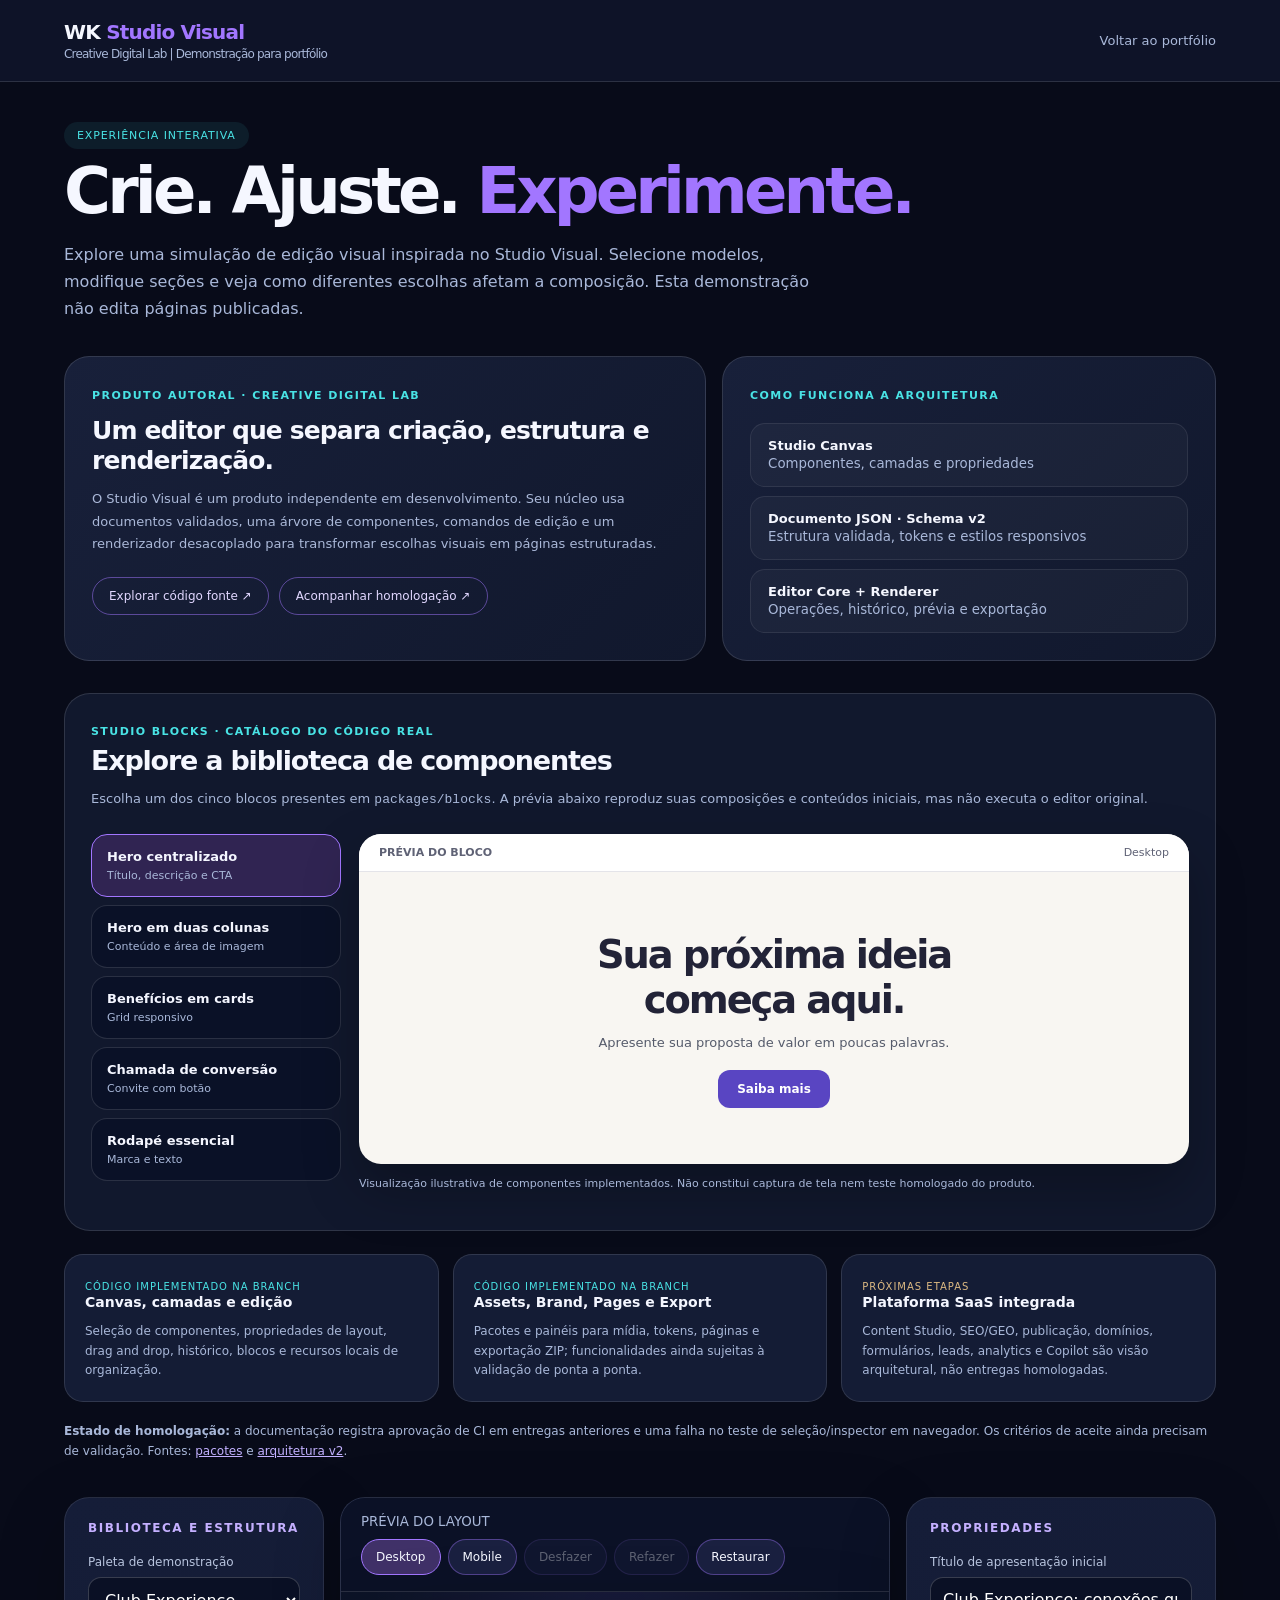
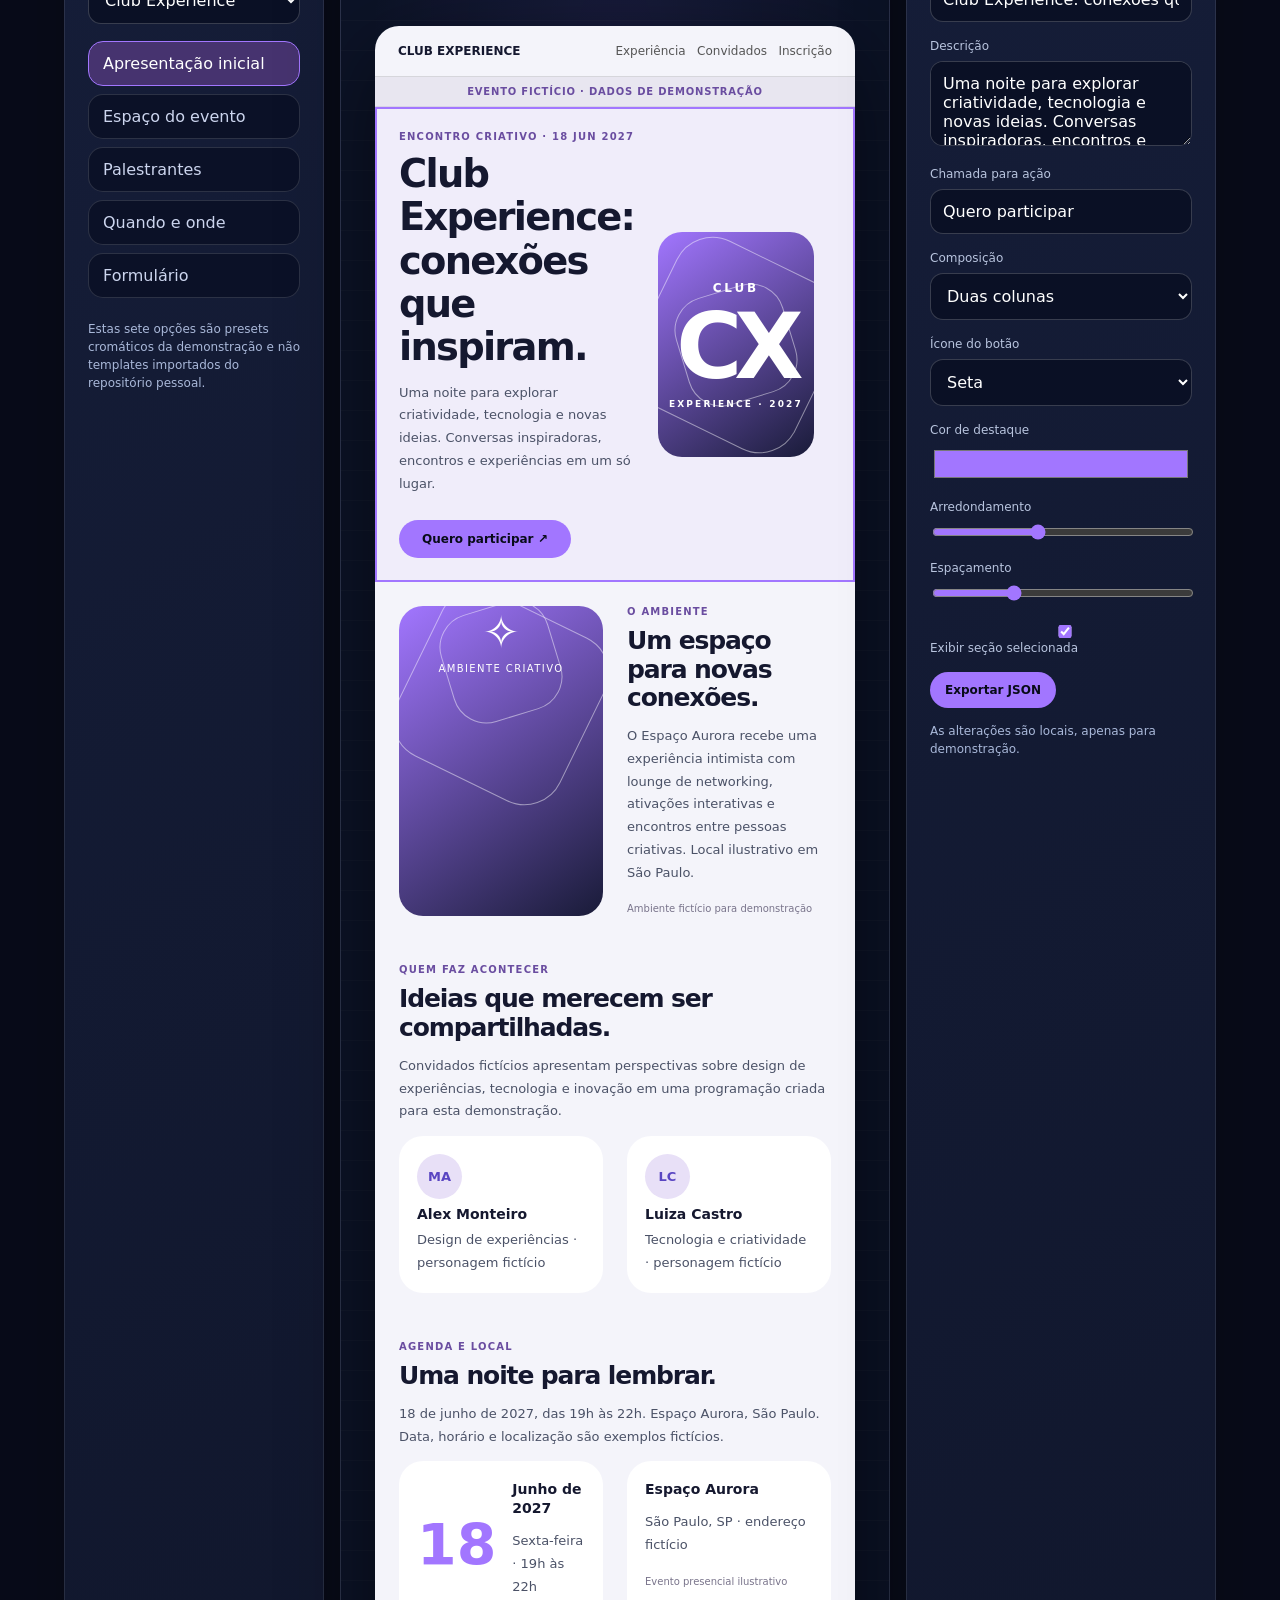
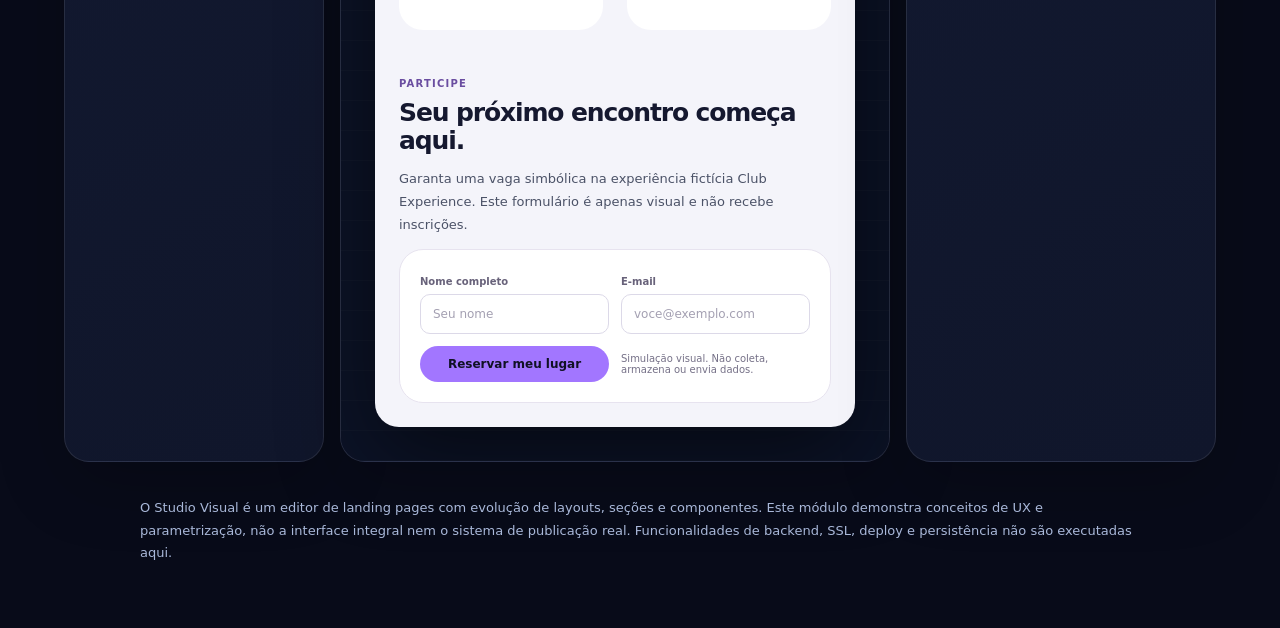
==== commit 2014ea9e: "feat(portfolio): populate Club Experience with fictional event content and live section previews" ====
--- a/demos/studio-visual/index.html
+++ b/demos/studio-visual/index.html
@@ -9,6 +9,19 @@
 @media(max-width:1100px){.workspace{grid-template-columns:220px 1fr}.inspector{grid-column:1/-1}.inspector .fields{display:grid;grid-template-columns:repeat(3,1fr);gap:15px}}@media(max-width:700px){.workspace{display:block}.panel,.stage{margin-bottom:15px}.inspector .fields{display:block}.viewport{padding:12px;min-height:350px}.page .hero-layout{grid-template-columns:1fr}.page{min-height:0}header{padding:18px 5vw}}
 @media(prefers-reduced-motion:reduce){*{transition:none!important;scroll-behavior:auto!important}}
 .workspace{grid-template-columns:260px minmax(330px,1fr) 310px;gap:16px}.panel,.stage{background:linear-gradient(150deg,#151d38,#10162b);border-color:#ffffff18;box-shadow:0 22px 70px #0003}.panel h2{color:#C5B0FF}.stage-head{background:#0b1126}.viewport{background:radial-gradient(ellipse at 50% 20%,#8c69ff1d,transparent 65%),repeating-linear-gradient(0deg,#ffffff05 0 1px,transparent 1px 30px),#0c1327;padding:34px}.page{box-shadow:0 28px 90px #0008}.page .demo-section{transition:background .3s ease,opacity .3s ease}.page .demo-section.selected{outline:2px solid var(--accent);background:color-mix(in srgb,var(--accent) 6%,transparent)}.page .demo-section.hidden-demo{display:none}.section-btn{transition:transform .2s,border-color .2s}.section-btn:hover{transform:translateX(3px);border-color:#A276FF77}.action:hover{background:#47346f}.page .visual{position:relative;overflow:hidden;isolation:isolate}.page .visual:before{content:'';width:180px;height:180px;border:1px solid #ffffff77;transform:rotate(26deg);border-radius:40px;position:absolute}.page .visual:after{content:'';width:110px;height:110px;border:1px solid #ffffff77;transform:rotate(-17deg);border-radius:34px;position:absolute}.page .demo-btn{transition:transform .2s}.page .demo-btn:hover{transform:translateY(-2px)}.action:disabled{opacity:.35;cursor:not-allowed}.field input[type=checkbox]{accent-color:#A276FF;margin-right:8px}.inspector .fields{display:block}@media(max-width:1100px){.workspace{grid-template-columns:220px minmax(0,1fr)}.inspector .fields{display:grid;grid-template-columns:repeat(3,minmax(0,1fr))}}@media(max-width:700px){.inspector .fields{display:block}.workspace{display:block}}
+
+
+/* Club Experience: dados e apresentação inteiramente fictícios */
+.fiction-disclaimer{background:#4c2e7912;color:#6a4da0;text-align:center;padding:9px 15px;font-size:10px;letter-spacing:.08em;font-weight:750;border-bottom:1px solid #5b4e9a20}
+.event-eyebrow{display:block;letter-spacing:.12em;font-weight:700;font-size:10px;color:#6a4da0}
+.page .event-art{display:flex;flex-direction:column;align-items:center;justify-content:center;text-align:center;gap:7px;min-height:225px}
+.event-art-small,.event-art-bottom{font-size:12px;font-weight:700;letter-spacing:.24em;z-index:1}.event-art-letter{font-size:clamp(50px,8vw,90px);font-weight:850;line-height:1;letter-spacing:-.09em;z-index:1}.event-art-bottom{font-size:9px}
+.page .venue-art{display:flex;flex-direction:column;gap:4px}.venue-art>span{font-size:45px}.venue-art small{font-size:10px;letter-spacing:.14em}
+.page .event-detail{font-size:10px;color:#79748b}.page .guest-card{display:flex;flex-direction:column;align-items:start;gap:7px}.page .guest-card p{margin:0}.guest-avatar{border-radius:50%;width:45px;height:45px;display:grid;place-items:center;background:#e8e0f7;color:#5945c2;font-weight:800;font-size:13px}
+.page .date-tile{display:flex;align-items:center;gap:16px}.date-number{font-size:57px;font-weight:850;color:var(--accent);line-height:1}
+.page .signup-mock{background:white;border-radius:var(--radius);padding:20px;display:grid;grid-template-columns:repeat(2,minmax(0,1fr));gap:12px;border:1px solid #e7e3ef}.signup-mock>div>span{font-size:10px;color:#68627a;font-weight:600}.signup-mock .fake-field{padding:12px;border-radius:10px;border:1px solid #dcd9e8;color:#a4a0b2;font-size:12px;margin-top:5px}.signup-mock .fake-submit{display:inline-block;border-radius:999px;background:var(--accent);padding:11px 19px;color:#101124;font-weight:750;font-size:12px;text-align:center;align-self:center}.signup-mock small{font-size:10px;color:#757087;align-self:center}
+.page.mobile .signup-mock{grid-template-columns:1fr}
+@media(max-width:700px){.page .signup-mock{grid-template-columns:1fr}}
 
 /* Estudo de caso fundamentado na branch feat/studio-foundation */
 .case-intro{margin-top:34px;display:grid;grid-template-columns:1.3fr 1fr;gap:16px}.case-box{background:linear-gradient(135deg,#18203a,#11182d);border:1px solid #ffffff20;border-radius:25px;padding:27px}.case-box h2{font-size:25px;letter-spacing:-.035em;line-height:1.18;margin:13px 0 12px}.case-box p{color:#abb9d9;line-height:1.72;font-size:13px}.case-eyebrow{color:#49e3e5;letter-spacing:.13em;text-transform:uppercase;font-size:11px;font-weight:700}.case-flow{display:grid;gap:9px;margin-top:20px}.case-flow div{background:#ffffff08;border:1px solid #ffffff16;padding:14px 17px;border-radius:15px}.case-flow strong{display:block;font-size:13px}.case-flow small{color:#a9b8d9}.case-links{display:flex;gap:10px;flex-wrap:wrap;margin-top:21px}.case-links a{display:inline-block;padding:11px 16px;border-radius:999px;border:1px solid #A276FF80;color:#e1d7ff;text-decoration:none;font-size:12px}.case-links a:hover{background:#A276FF23}.block-showcase{margin-top:32px;border:1px solid #ffffff20;background:#11182d;border-radius:26px;padding:26px}.block-showcase h2{margin:6px 0;font-size:27px;letter-spacing:-.045em}.block-showcase>p{color:#a9b8d9;font-size:13px;line-height:1.6}.block-layout{display:grid;grid-template-columns:250px minmax(0,1fr);gap:18px;margin-top:23px}.block-list{display:grid;gap:8px;align-content:start}.block-choice{width:100%;text-align:left;background:#0a1127;border:1px solid #ffffff21;color:#f4f6ff;border-radius:16px;padding:14px 15px}.block-choice b{font-size:13px;display:block}.block-choice small{font-size:11px;color:#a9b8d9;display:block;margin-top:5px}.block-choice[aria-pressed=true]{background:#302452;border-color:#A276FF}.block-window{overflow:hidden;background:#f8f6f2;color:#1d2236;border-radius:22px;min-height:330px;box-shadow:0 25px 55px #0004}.block-window>div:first-child{display:flex;justify-content:space-between;align-items:center;padding:12px 20px;background:white;color:#5f6275;font-size:11px;border-bottom:1px solid #e4e4e9}.block-render{padding:27px;min-height:286px;display:grid;place-items:center}.block-render h3{font-size:clamp(22px,3vw,41px);letter-spacing:-.055em;margin:10px 0;color:#222337}.block-render p{font-size:13px;line-height:1.7;color:#555b6b;margin:0 0 16px}.block-render button{border:0;border-radius:12px;background:#5945c2;color:white;padding:12px 19px;font-weight:700;font-size:12px;pointer-events:none}.block-render .bcols{width:100%;display:grid;grid-template-columns:1fr 1fr;align-items:center;gap:25px}.block-render .bvisual{background:linear-gradient(140deg,#dad4ed,#afa1df);border-radius:16px;min-height:175px;display:grid;place-items:center;font-size:58px;color:#5945c2}.block-render .bcards{width:100%;display:grid;grid-template-columns:repeat(3,1fr);gap:12px}.block-render .bcard{background:white;padding:20px 15px;border-radius:14px;box-shadow:0 5px 15px #0000000b}.block-render .bcard strong{display:block;font-size:14px}.block-render .bcard p{font-size:11px;margin-top:7px}.block-render .bcenter{text-align:center;max-width:490px}.block-render .bdark{background:#242433;color:white;border-radius:16px;padding:30px;width:100%}.block-render .bdark h3,.block-render .bdark p{color:white}.block-note{font-size:11px;color:#a9b8d9;margin-top:12px;line-height:1.5}.facts{display:grid;grid-template-columns:repeat(3,minmax(0,1fr));gap:14px;margin-top:23px}.fact{border:1px solid #ffffff1e;border-radius:19px;background:#141c35;padding:20px}.fact strong{display:block;color:#f4f6ff;font-size:14px}.fact p{font-size:12px;color:#a9b8d9;line-height:1.65;margin-bottom:0}.fact .flag{font-size:10px;color:#49e3e5;text-transform:uppercase;letter-spacing:.1em}.fact .flag.future{color:#dfbb83}.case-footer{color:#a9b8d9;font-size:12px;line-height:1.65;margin-top:20px}.case-footer a{color:#c2b1ff}
@@ -41,12 +54,12 @@
 <fieldset><legend class="visually-hidden">Selecionar seção para edição</legend><button class="section-btn active" data-section="hero" type="button">Apresentação inicial</button><button class="section-btn" data-section="espaco" type="button">Espaço do evento</button><button class="section-btn" data-section="palestrantes" type="button">Palestrantes</button><button class="section-btn" data-section="quando" type="button">Quando e onde</button><button class="section-btn" data-section="formulario" type="button">Formulário</button></fieldset>
 <p class="status">Estas sete opções são presets cromáticos da demonstração e não templates importados do repositório pessoal.</p></aside>
 <section class="stage"><div class="stage-head"><small>PRÉVIA DO LAYOUT</small><div class="toolrow"><button class="action" id="desktop" aria-pressed="true">Desktop</button><button class="action" id="mobile" aria-pressed="false">Mobile</button><button class="action" id="undo" title="Desfazer alteração">Desfazer</button><button class="action" id="redo" title="Refazer alteração">Refazer</button><button class="action" id="reset">Restaurar</button></div></div>
-<div class="viewport"><div class="page" id="page"><div class="sitebar"><strong>EXPERIÊNCIA DIGITAL</strong><span>Início &nbsp; Sobre &nbsp; Contato</span></div>
-<div class="demo-section selected" data-preview="hero"><div class="hero-layout" id="hero-layout"><div><span style="font-size:11px;letter-spacing:.14em;color:#666">EVENTO ESPECIAL</span><h3 id="hero-title">Ideias que se tornam experiências.</h3><p id="hero-description">Uma apresentação pensada para despertar interesse e conectar pessoas.</p><span class="demo-btn" id="hero-button">Quero participar</span></div><div class="visual">✦</div></div></div>
-<div class="demo-section" data-preview="espaco"><div class="two"><div class="visual" style="min-height:120px">⌂</div><div><h3 id="espaco-title" style="font-size:25px">Um espaço para encontros</h3><p id="espaco-description">Ambientes e experiências em destaque.</p></div></div></div>
-<div class="demo-section" data-preview="palestrantes"><h3 id="palestrantes-title" style="font-size:25px">Pessoas e ideias</h3><div class="two"><div class="tile"><b>Convidado</b><p>Apresentação e contexto</p></div><div class="tile"><b>Convidado</b><p>Conhecimento e troca</p></div></div></div>
-<div class="demo-section" data-preview="quando"><h3 id="quando-title" style="font-size:25px">Onde tudo acontece</h3><div class="tile"><b>Data e local</b><p>Informações do evento</p></div></div>
-<div class="demo-section" data-preview="formulario"><h3 id="formulario-title" style="font-size:25px">Faça parte</h3><div class="tile"><b>Inscrições</b><p>Formulário demonstrativo, sem envio de dados.</p></div></div></div></div>
+<div class="viewport"><div class="page" id="page"><div class="sitebar"><strong>CLUB EXPERIENCE</strong><span>Experiência &nbsp; Convidados &nbsp; Inscrição</span></div><div class="fiction-disclaimer">EVENTO FICTÍCIO · DADOS DE DEMONSTRAÇÃO</div>
+<div class="demo-section selected" data-preview="hero"><div class="hero-layout" id="hero-layout"><div><span id="hero-eyebrow" class="event-eyebrow">ENCONTRO CRIATIVO · 18 JUN 2027</span><h3 id="hero-title">Ideias que se tornam experiências.</h3><p id="hero-description">Uma apresentação pensada para despertar interesse e conectar pessoas.</p><span class="demo-btn" id="hero-button">Quero participar</span></div><div class="visual event-art"><span class="event-art-small">CLUB</span><span class="event-art-letter">CX</span><span class="event-art-bottom">EXPERIENCE · 2027</span></div></div></div>
+<div class="demo-section" data-preview="espaco"><div class="two"><div class="visual venue-art" style="min-height:170px"><span>✧</span><small>AMBIENTE CRIATIVO</small></div><div><span class="event-eyebrow">O AMBIENTE</span><h3 id="espaco-title" style="font-size:25px">Espaço Aurora</h3><p id="espaco-description"></p><span class="event-detail">Ambiente fictício para demonstração</span></div></div></div>
+<div class="demo-section" data-preview="palestrantes"><span class="event-eyebrow">QUEM FAZ ACONTECER</span><h3 id="palestrantes-title" style="font-size:25px"></h3><p id="palestrantes-description"></p><div class="two"><div class="tile guest-card"><span class="guest-avatar">MA</span><b>Alex Monteiro</b><p>Design de experiências · personagem fictício</p></div><div class="tile guest-card"><span class="guest-avatar">LC</span><b>Luiza Castro</b><p>Tecnologia e criatividade · personagem fictício</p></div></div></div>
+<div class="demo-section" data-preview="quando"><span class="event-eyebrow">AGENDA E LOCAL</span><h3 id="quando-title" style="font-size:25px"></h3><p id="quando-description"></p><div class="two"><div class="tile date-tile"><span class="date-number">18</span><div><b>Junho de 2027</b><p>Sexta-feira · 19h às 22h</p></div></div><div class="tile"><b>Espaço Aurora</b><p>São Paulo, SP · endereço fictício</p><span class="event-detail">Evento presencial ilustrativo</span></div></div></div>
+<div class="demo-section" data-preview="formulario"><span class="event-eyebrow">PARTICIPE</span><h3 id="formulario-title" style="font-size:25px"></h3><p id="formulario-description"></p><div class="signup-mock" aria-label="Prévia ilustrativa de formulário, sem coleta de dados"><div><span>Nome completo</span><div class="fake-field">Seu nome</div></div><div><span>E-mail</span><div class="fake-field">voce@exemplo.com</div></div><span class="fake-submit" id="formulario-button">Reservar meu lugar</span><small>Simulação visual. Não coleta, armazena ou envia dados.</small></div></div></div></div>
 </section>
 <aside class="panel inspector"><h2>Propriedades</h2><div class="fields">
 <div class="field"><label for="title" id="title-label">Título da seção</label><input id="title" value="Ideias que se tornam experiências."></div>
@@ -65,11 +78,11 @@
 const $=id=>document.getElementById(id);
 const themes={relogio_gold:'#b89454',cafe_negocios:'#8f6248',clean_white:'#6f78ac',asmego:'#3c9f9b',apple:'#222b44',club_experience:'#a276ff',template_teste01:'#d16c99'};
 const defaults={
-hero:{title:'Ideias que se tornam experiências.',description:'Uma apresentação pensada para despertar interesse e conectar pessoas.',buttontext:'Quero participar',visible:true},
-espaco:{title:'Um espaço para encontros',description:'Ambientes e experiências em destaque.',buttontext:'Conhecer espaço',visible:true},
-palestrantes:{title:'Pessoas e ideias',description:'Conheça quem participa desta experiência.',buttontext:'Ver convidados',visible:true},
-quando:{title:'Onde tudo acontece',description:'Data e local do encontro.',buttontext:'Ver informações',visible:true},
-formulario:{title:'Faça parte',description:'Inscrições para esta experiência.',buttontext:'Inscrever',visible:true}};
+hero:{title:'Club Experience: conexões que inspiram.',description:'Uma noite para explorar criatividade, tecnologia e novas ideias. Conversas inspiradoras, encontros e experiências em um só lugar.',buttontext:'Quero participar',visible:true},
+espaco:{title:'Um espaço para novas conexões.',description:'O Espaço Aurora recebe uma experiência intimista com lounge de networking, ativações interativas e encontros entre pessoas criativas. Local ilustrativo em São Paulo.',buttontext:'Conhecer o espaço',visible:true},
+palestrantes:{title:'Ideias que merecem ser compartilhadas.',description:'Convidados fictícios apresentam perspectivas sobre design de experiências, tecnologia e inovação em uma programação criada para esta demonstração.',buttontext:'Conhecer convidados',visible:true},
+quando:{title:'Uma noite para lembrar.',description:'18 de junho de 2027, das 19h às 22h. Espaço Aurora, São Paulo. Data, horário e localização são exemplos fictícios.',buttontext:'Ver programação',visible:true},
+formulario:{title:'Seu próximo encontro começa aqui.',description:'Garanta uma vaga simbólica na experiência fictícia Club Experience. Este formulário é apenas visual e não recebe inscrições.',buttontext:'Reservar meu lugar',visible:true}};
 const clone=x=>JSON.parse(JSON.stringify(x));
 const initial=()=>({sections:clone(defaults),template:'club_experience',layout:'split',accent:'#a276ff',radius:'24',spacing:'24',buttonicon:'arrow',mode:'desktop',selected:'hero'});
 let state=initial(),history=[],future=[];
@@ -92,7 +105,7 @@
  $('hero-title').textContent=state.sections.hero.title;
  $('hero-description').textContent=state.sections.hero.description;
  $('hero-button').textContent=state.sections.hero.buttontext+(state.buttonicon==='arrow'?' ↗':state.buttonicon==='sparkle'?' ✦':'');
- ['espaco','palestrantes','quando','formulario'].forEach(id=>$(id+'-title').textContent=state.sections[id].title);
+ ['espaco','palestrantes','quando','formulario'].forEach(id=>{$(id+'-title').textContent=state.sections[id].title;const description=$(id+'-description');if(description)description.textContent=state.sections[id].description;});$('formulario-button').textContent=state.sections.formulario.buttontext;
  $('espaco-description').textContent=state.sections.espaco.description;
  document.querySelectorAll('[data-preview]').forEach(e=>{
  const key=e.dataset.preview;e.classList.toggle('selected',key===state.selected);e.classList.toggle('hidden-demo',!state.sections[key].visible)
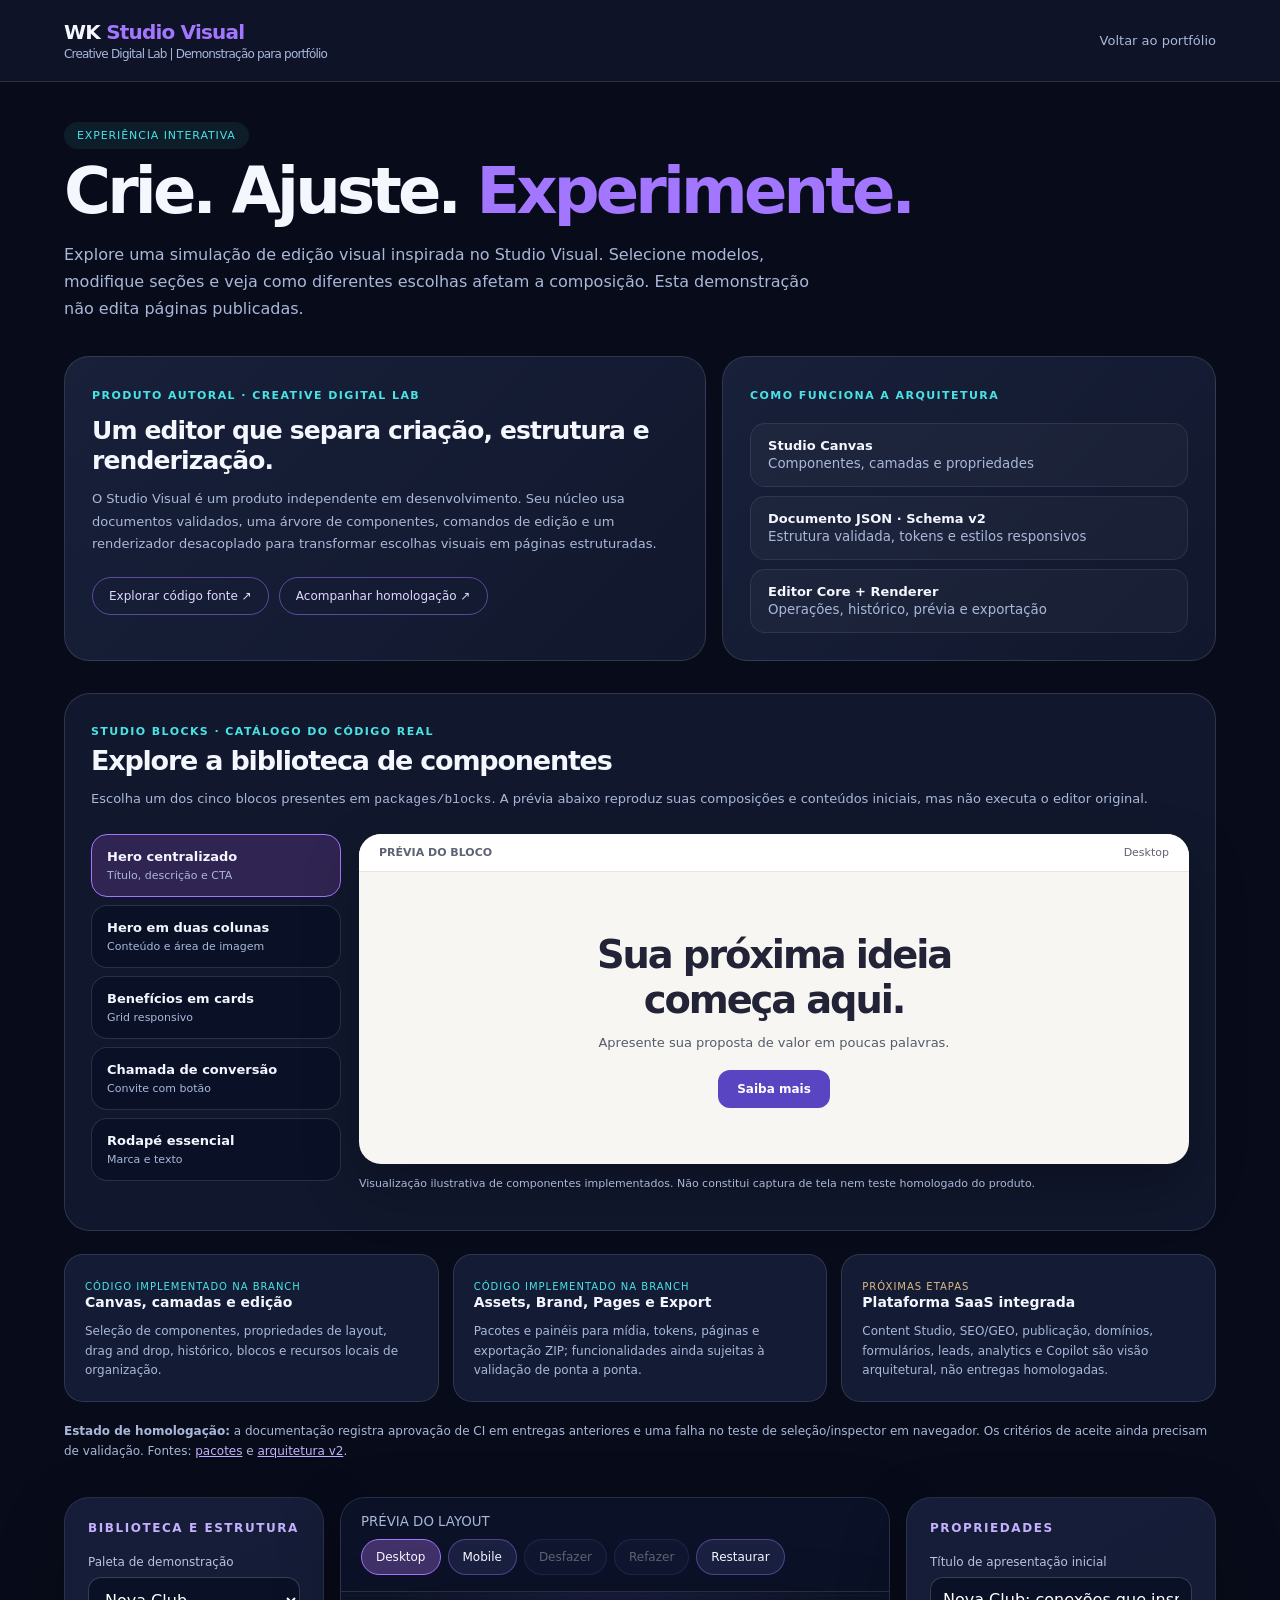
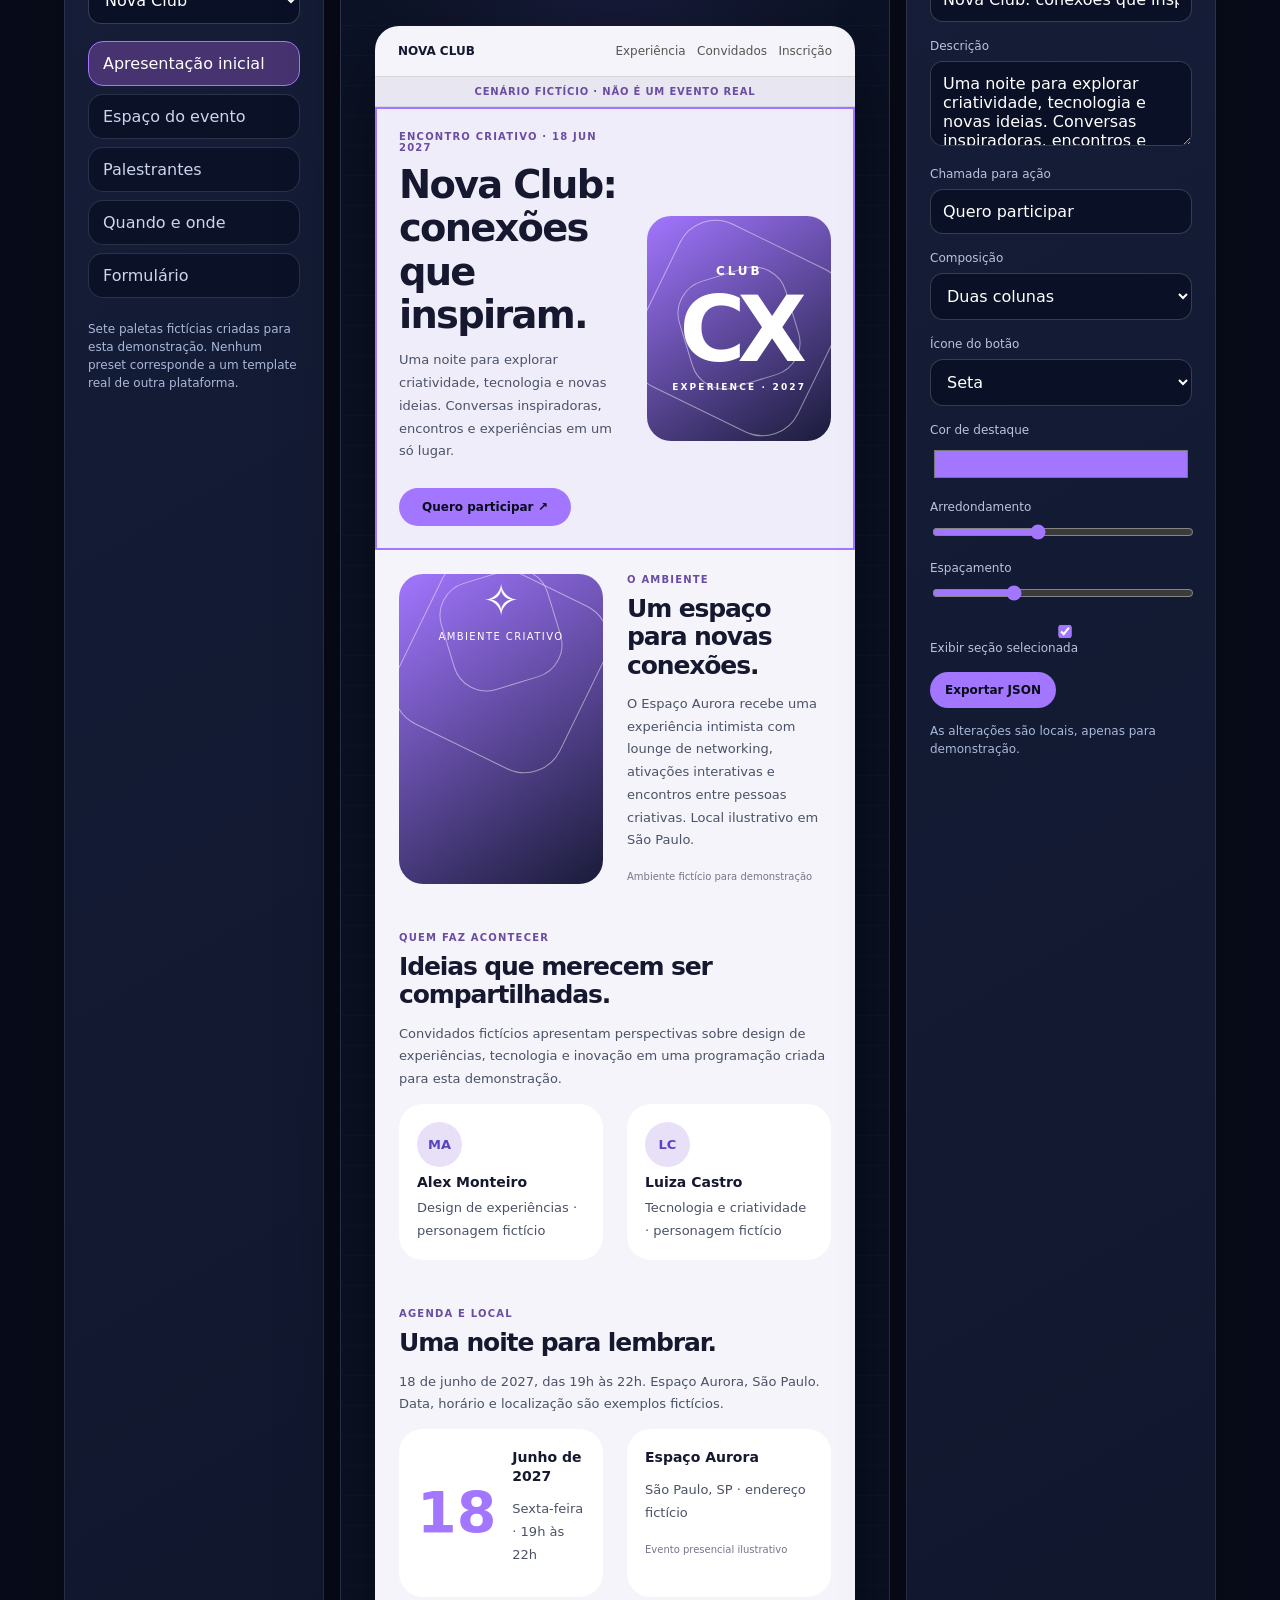
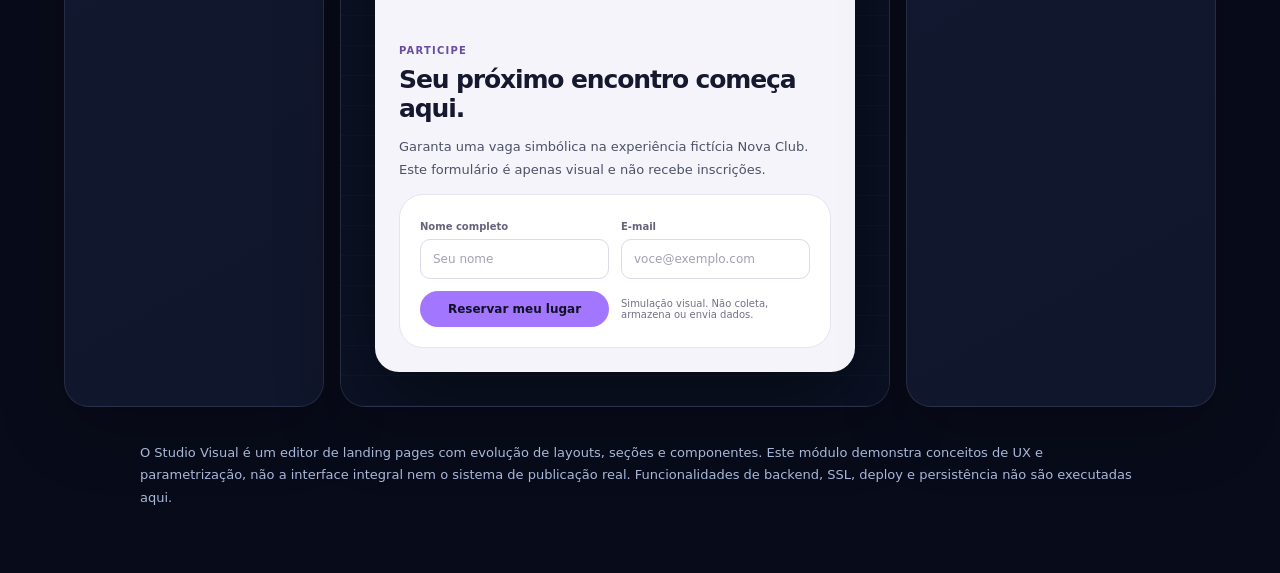
==== commit 3c131e0c: "chore(portfolio): replace legacy template names with fictional demo presets" ====
--- a/demos/studio-visual/index.html
+++ b/demos/studio-visual/index.html
@@ -11,7 +11,7 @@
 .workspace{grid-template-columns:260px minmax(330px,1fr) 310px;gap:16px}.panel,.stage{background:linear-gradient(150deg,#151d38,#10162b);border-color:#ffffff18;box-shadow:0 22px 70px #0003}.panel h2{color:#C5B0FF}.stage-head{background:#0b1126}.viewport{background:radial-gradient(ellipse at 50% 20%,#8c69ff1d,transparent 65%),repeating-linear-gradient(0deg,#ffffff05 0 1px,transparent 1px 30px),#0c1327;padding:34px}.page{box-shadow:0 28px 90px #0008}.page .demo-section{transition:background .3s ease,opacity .3s ease}.page .demo-section.selected{outline:2px solid var(--accent);background:color-mix(in srgb,var(--accent) 6%,transparent)}.page .demo-section.hidden-demo{display:none}.section-btn{transition:transform .2s,border-color .2s}.section-btn:hover{transform:translateX(3px);border-color:#A276FF77}.action:hover{background:#47346f}.page .visual{position:relative;overflow:hidden;isolation:isolate}.page .visual:before{content:'';width:180px;height:180px;border:1px solid #ffffff77;transform:rotate(26deg);border-radius:40px;position:absolute}.page .visual:after{content:'';width:110px;height:110px;border:1px solid #ffffff77;transform:rotate(-17deg);border-radius:34px;position:absolute}.page .demo-btn{transition:transform .2s}.page .demo-btn:hover{transform:translateY(-2px)}.action:disabled{opacity:.35;cursor:not-allowed}.field input[type=checkbox]{accent-color:#A276FF;margin-right:8px}.inspector .fields{display:block}@media(max-width:1100px){.workspace{grid-template-columns:220px minmax(0,1fr)}.inspector .fields{display:grid;grid-template-columns:repeat(3,minmax(0,1fr))}}@media(max-width:700px){.inspector .fields{display:block}.workspace{display:block}}
 
 
-/* Club Experience: dados e apresentação inteiramente fictícios */
+/* Nova Club: cenário e paletas totalmente fictícios */
 .fiction-disclaimer{background:#4c2e7912;color:#6a4da0;text-align:center;padding:9px 15px;font-size:10px;letter-spacing:.08em;font-weight:750;border-bottom:1px solid #5b4e9a20}
 .event-eyebrow{display:block;letter-spacing:.12em;font-weight:700;font-size:10px;color:#6a4da0}
 .page .event-art{display:flex;flex-direction:column;align-items:center;justify-content:center;text-align:center;gap:7px;min-height:225px}
@@ -50,11 +50,11 @@
 <p class="case-footer"><strong>Estado de homologação:</strong> a documentação registra aprovação de CI em entregas anteriores e uma falha no teste de seleção/inspector em navegador. Os critérios de aceite ainda precisam de validação. Fontes: <a href="https://github.com/wanessakarenn-ship-it/Studio-Visual/tree/feat/studio-foundation/packages" target="_blank" rel="noopener noreferrer">pacotes</a> e <a href="https://github.com/wanessakarenn-ship-it/Studio-Visual/blob/feat/studio-foundation/docs/product/architecture-v2.md" target="_blank" rel="noopener noreferrer">arquitetura v2</a>.</p>
 
 <div class="workspace"><aside class="panel"><h2>Biblioteca e estrutura</h2>
-<div class="field"><label for="template">Paleta de demonstração</label><select id="template"><option value="relogio_gold">Relógio Gold</option><option value="cafe_negocios">Café & Negócios</option><option value="clean_white">Clean White</option><option value="asmego">Asmego</option><option value="apple">Apple</option><option value="club_experience">Club Experience</option><option value="template_teste01">Template Teste 01</option></select></div>
+<div class="field"><label for="template">Paleta de demonstração</label><select id="template"><option value="aurora_black">Aurora Black</option><option value="pulse_summit">Pulse Summit</option><option value="minimal_light">Minimal Light</option><option value="nexus_forum">Nexus Forum</option><option value="horizon_one">Horizon One</option><option value="nova_club">Nova Club</option><option value="atlas_demo_01">Atlas Demo 01</option></select></div>
 <fieldset><legend class="visually-hidden">Selecionar seção para edição</legend><button class="section-btn active" data-section="hero" type="button">Apresentação inicial</button><button class="section-btn" data-section="espaco" type="button">Espaço do evento</button><button class="section-btn" data-section="palestrantes" type="button">Palestrantes</button><button class="section-btn" data-section="quando" type="button">Quando e onde</button><button class="section-btn" data-section="formulario" type="button">Formulário</button></fieldset>
-<p class="status">Estas sete opções são presets cromáticos da demonstração e não templates importados do repositório pessoal.</p></aside>
+<p class="status">Sete paletas fictícias criadas para esta demonstração. Nenhum preset corresponde a um template real de outra plataforma.</p></aside>
 <section class="stage"><div class="stage-head"><small>PRÉVIA DO LAYOUT</small><div class="toolrow"><button class="action" id="desktop" aria-pressed="true">Desktop</button><button class="action" id="mobile" aria-pressed="false">Mobile</button><button class="action" id="undo" title="Desfazer alteração">Desfazer</button><button class="action" id="redo" title="Refazer alteração">Refazer</button><button class="action" id="reset">Restaurar</button></div></div>
-<div class="viewport"><div class="page" id="page"><div class="sitebar"><strong>CLUB EXPERIENCE</strong><span>Experiência &nbsp; Convidados &nbsp; Inscrição</span></div><div class="fiction-disclaimer">EVENTO FICTÍCIO · DADOS DE DEMONSTRAÇÃO</div>
+<div class="viewport"><div class="page" id="page"><div class="sitebar"><strong>NOVA CLUB</strong><span>Experiência &nbsp; Convidados &nbsp; Inscrição</span></div><div class="fiction-disclaimer">CENÁRIO FICTÍCIO · NÃO É UM EVENTO REAL</div>
 <div class="demo-section selected" data-preview="hero"><div class="hero-layout" id="hero-layout"><div><span id="hero-eyebrow" class="event-eyebrow">ENCONTRO CRIATIVO · 18 JUN 2027</span><h3 id="hero-title">Ideias que se tornam experiências.</h3><p id="hero-description">Uma apresentação pensada para despertar interesse e conectar pessoas.</p><span class="demo-btn" id="hero-button">Quero participar</span></div><div class="visual event-art"><span class="event-art-small">CLUB</span><span class="event-art-letter">CX</span><span class="event-art-bottom">EXPERIENCE · 2027</span></div></div></div>
 <div class="demo-section" data-preview="espaco"><div class="two"><div class="visual venue-art" style="min-height:170px"><span>✧</span><small>AMBIENTE CRIATIVO</small></div><div><span class="event-eyebrow">O AMBIENTE</span><h3 id="espaco-title" style="font-size:25px">Espaço Aurora</h3><p id="espaco-description"></p><span class="event-detail">Ambiente fictício para demonstração</span></div></div></div>
 <div class="demo-section" data-preview="palestrantes"><span class="event-eyebrow">QUEM FAZ ACONTECER</span><h3 id="palestrantes-title" style="font-size:25px"></h3><p id="palestrantes-description"></p><div class="two"><div class="tile guest-card"><span class="guest-avatar">MA</span><b>Alex Monteiro</b><p>Design de experiências · personagem fictício</p></div><div class="tile guest-card"><span class="guest-avatar">LC</span><b>Luiza Castro</b><p>Tecnologia e criatividade · personagem fictício</p></div></div></div>
@@ -76,15 +76,15 @@
 (function(){
 'use strict';
 const $=id=>document.getElementById(id);
-const themes={relogio_gold:'#b89454',cafe_negocios:'#8f6248',clean_white:'#6f78ac',asmego:'#3c9f9b',apple:'#222b44',club_experience:'#a276ff',template_teste01:'#d16c99'};
+const themes={aurora_black:'#b89454',pulse_summit:'#8f6248',minimal_light:'#6f78ac',nexus_forum:'#3c9f9b',horizon_one:'#222b44',nova_club:'#a276ff',atlas_demo_01:'#d16c99'};
 const defaults={
-hero:{title:'Club Experience: conexões que inspiram.',description:'Uma noite para explorar criatividade, tecnologia e novas ideias. Conversas inspiradoras, encontros e experiências em um só lugar.',buttontext:'Quero participar',visible:true},
+hero:{title:'Nova Club: conexões que inspiram.',description:'Uma noite para explorar criatividade, tecnologia e novas ideias. Conversas inspiradoras, encontros e experiências em um só lugar.',buttontext:'Quero participar',visible:true},
 espaco:{title:'Um espaço para novas conexões.',description:'O Espaço Aurora recebe uma experiência intimista com lounge de networking, ativações interativas e encontros entre pessoas criativas. Local ilustrativo em São Paulo.',buttontext:'Conhecer o espaço',visible:true},
 palestrantes:{title:'Ideias que merecem ser compartilhadas.',description:'Convidados fictícios apresentam perspectivas sobre design de experiências, tecnologia e inovação em uma programação criada para esta demonstração.',buttontext:'Conhecer convidados',visible:true},
 quando:{title:'Uma noite para lembrar.',description:'18 de junho de 2027, das 19h às 22h. Espaço Aurora, São Paulo. Data, horário e localização são exemplos fictícios.',buttontext:'Ver programação',visible:true},
-formulario:{title:'Seu próximo encontro começa aqui.',description:'Garanta uma vaga simbólica na experiência fictícia Club Experience. Este formulário é apenas visual e não recebe inscrições.',buttontext:'Reservar meu lugar',visible:true}};
+formulario:{title:'Seu próximo encontro começa aqui.',description:'Garanta uma vaga simbólica na experiência fictícia Nova Club. Este formulário é apenas visual e não recebe inscrições.',buttontext:'Reservar meu lugar',visible:true}};
 const clone=x=>JSON.parse(JSON.stringify(x));
-const initial=()=>({sections:clone(defaults),template:'club_experience',layout:'split',accent:'#a276ff',radius:'24',spacing:'24',buttonicon:'arrow',mode:'desktop',selected:'hero'});
+const initial=()=>({sections:clone(defaults),template:'nova_club',layout:'split',accent:'#a276ff',radius:'24',spacing:'24',buttonicon:'arrow',mode:'desktop',selected:'hero'});
 let state=initial(),history=[],future=[];
 const message=$('message'),fields=['title','description','buttontext'],general=['layout','accent','radius','spacing','buttonicon'];
 function report(t){message.textContent=t}
@@ -114,7 +114,7 @@
 }
 function mutate(fn,note){snapshot();fn();display();report(note)}
 fields.forEach(k=>{$(k).addEventListener('input',function(){mutate(()=>state.sections[state.selected][k]=this.value,'Conteúdo atualizado na seção selecionada')})});
-general.forEach(k=>$(k).addEventListener('input',function(){mutate(()=>{state[k]=this.value;if(k==='accent')state.template='club_experience'},'Prévia atualizada')}));
+general.forEach(k=>$(k).addEventListener('input',function(){mutate(()=>{state[k]=this.value;if(k==='accent')state.template='nova_club'},'Prévia atualizada')}));
 $('visible').addEventListener('change',function(){mutate(()=>state.sections[state.selected].visible=this.checked,this.checked?'Seção reativada':'Seção ocultada na prévia')});
 $('template').addEventListener('change',function(){mutate(()=>{state.template=this.value;state.accent=themes[this.value]},'Estilo do template atualizado')});
 document.querySelectorAll('.section-btn').forEach(b=>b.addEventListener('click',()=>{state.selected=b.dataset.section;display();const target=document.querySelector('[data-preview="'+state.selected+'"]');if(target&&!target.classList.contains('hidden-demo'))target.scrollIntoView({behavior:'smooth',block:'nearest'});report('Editando '+b.textContent)}));
